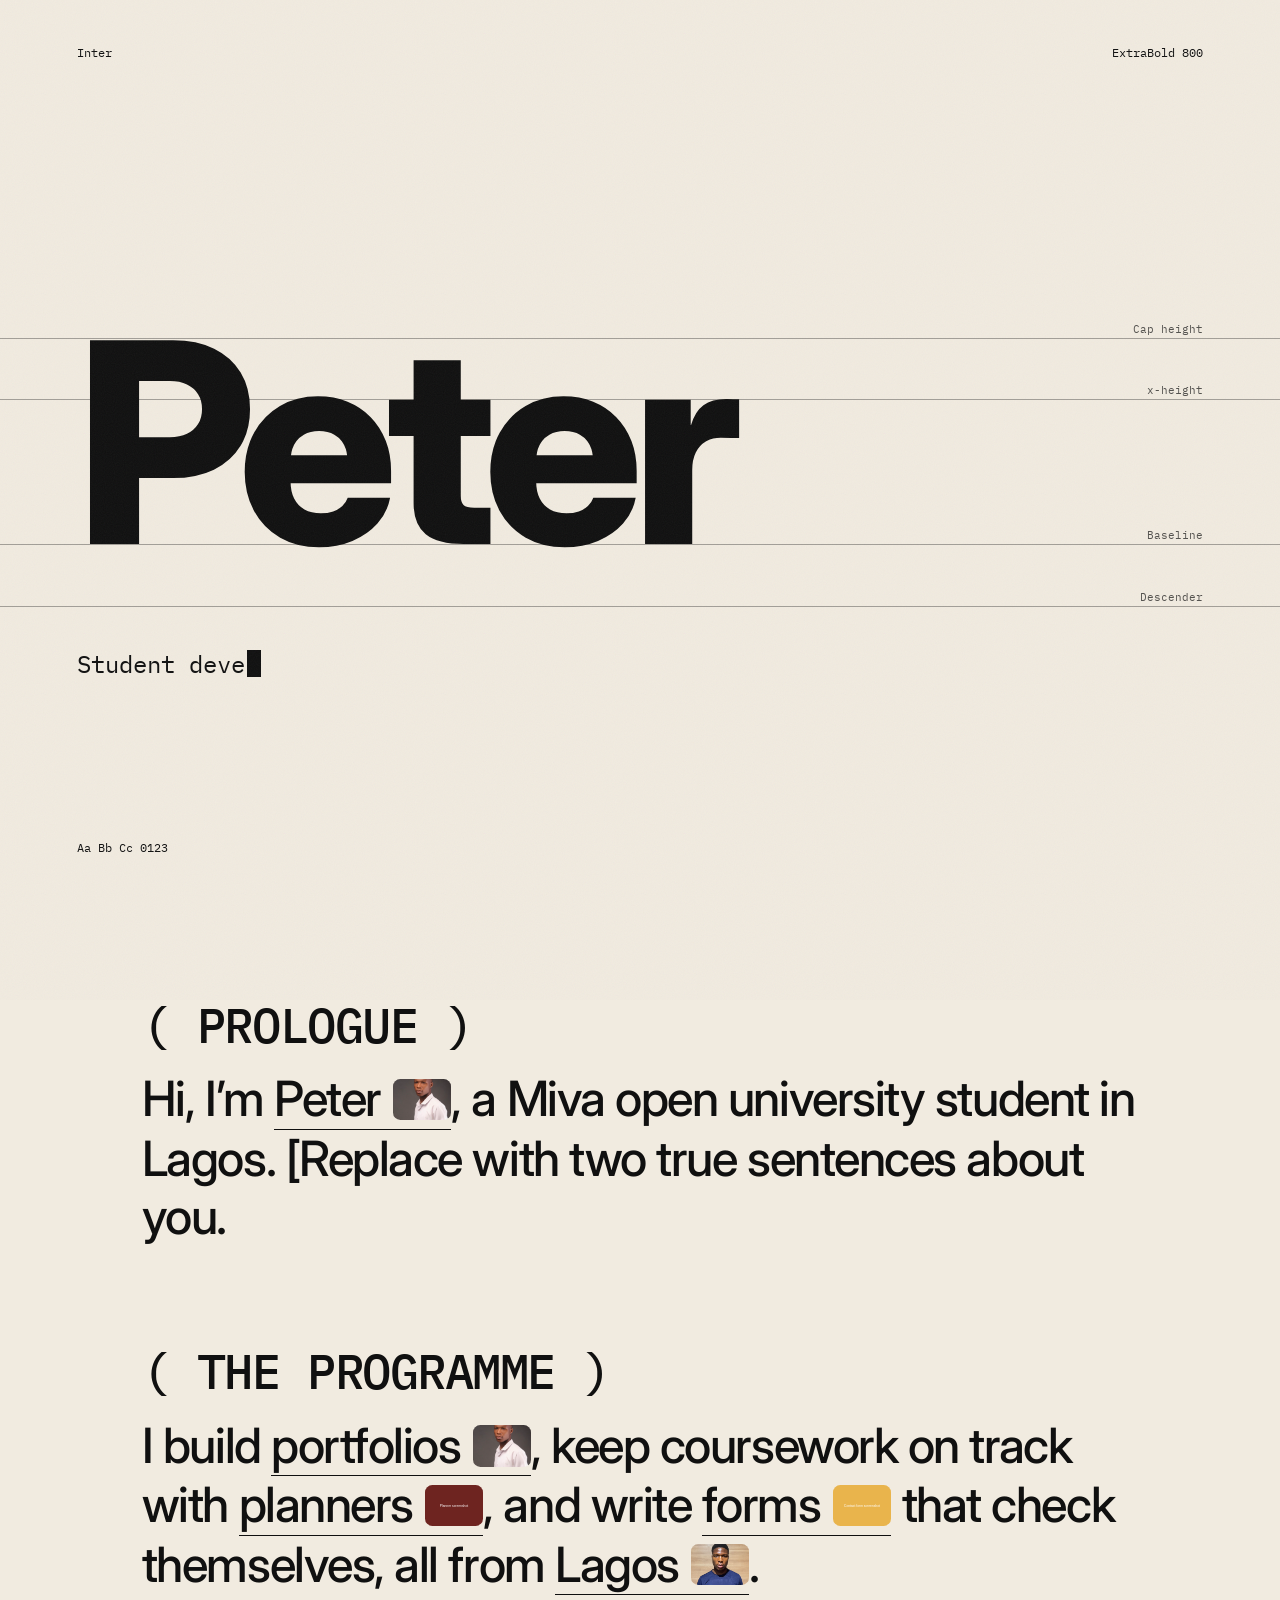
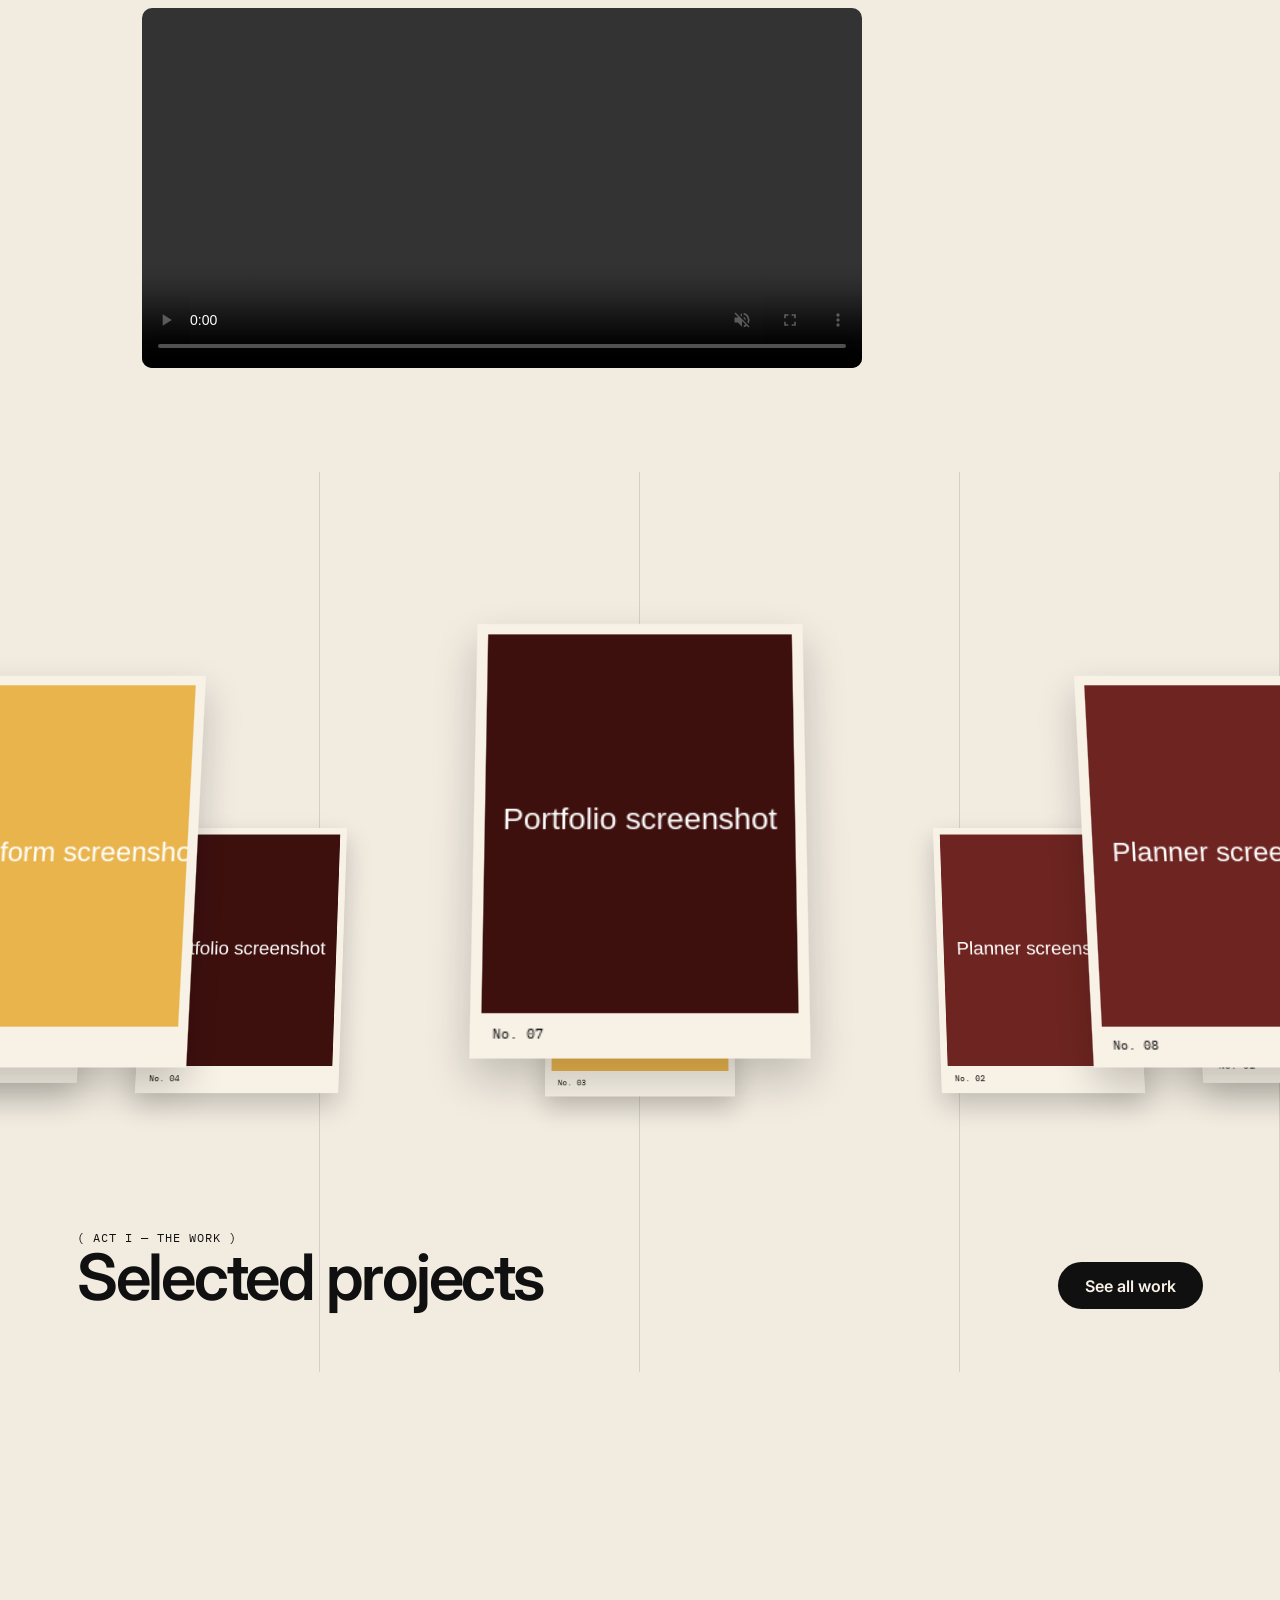
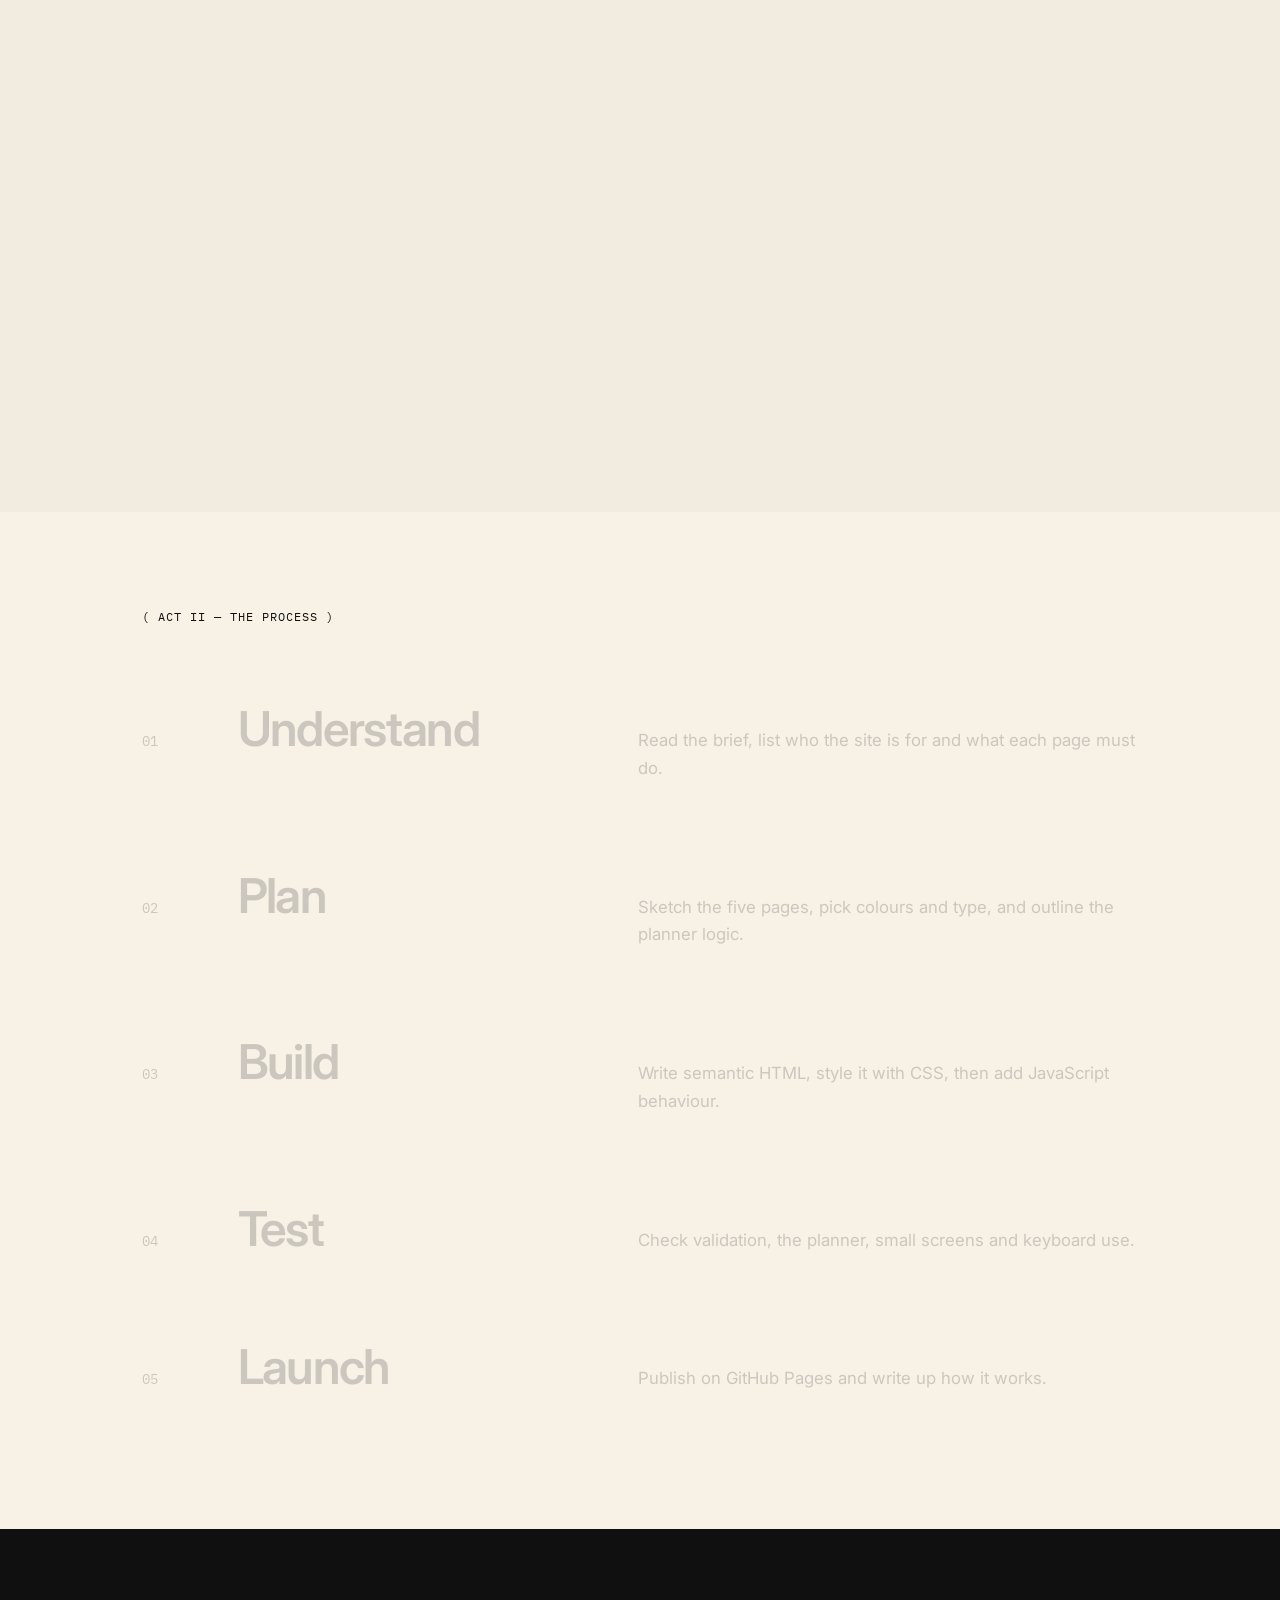
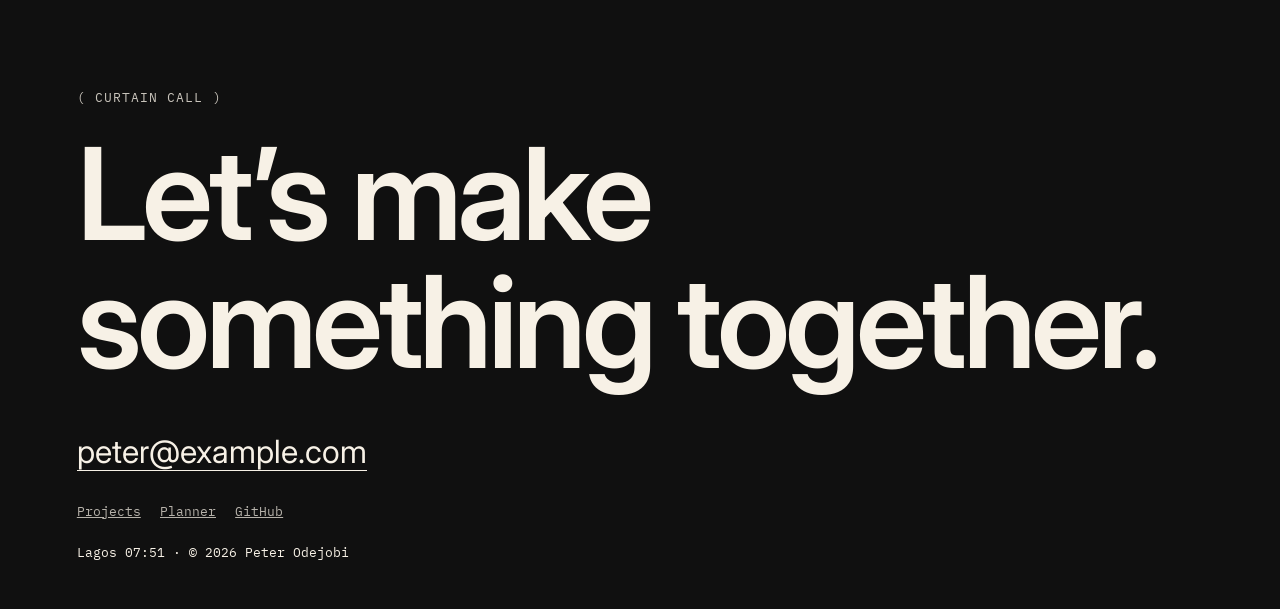
==== index.html @ 1ea8f3da "initial commit." ====
<!DOCTYPE html>
<html lang="en">

<head>
    <meta charset="UTF-8">
    <meta name="viewport" content="width=device-width,initial-scale=1">
    <title>Home | Peter Odejobi</title>
    <script>document.documentElement.classList.add('js'); try { if (sessionStorage.seen) document.documentElement.classList.add('seen') } catch (e) { }</script>
    <link rel="preconnect" href="https://fonts.googleapis.com">
    <link rel="preconnect" href="https://fonts.gstatic.com" crossorigin>
    <link
        href="https://fonts.googleapis.com/css2?family=Inter:ital,wght@0,300..900;1,300..900&family=IBM+Plex+Mono&display=swap"
        rel="stylesheet">
    <link rel="stylesheet" href="style.css">
</head>

<body>
    <div class="grain" aria-hidden="true"></div>
    <div class="cursor" aria-hidden="true"><i class="dot"></i><i class="ring"><u><b></b></u></i></div>
    <div class="peek" aria-hidden="true">
        <div class="pc"><img alt=""><span></span></div>
    </div>
    <header class="pill"><a class="pi" href="mailto:peter@example.com" aria-label="Email Peter"><svg viewBox="0 0 24 24"
                fill="none" stroke="currentColor" stroke-width="1.6">
                <rect x="3" y="5" width="18" height="14" rx="2" />
                <path d="m3 7 9 6 9-6" />
            </svg></a><a class="pl" href="index.html" aria-label="Home">O</a>
        <button class="burger" aria-expanded="false" aria-controls="menu" aria-label="Open menu"><i></i><i></i></button>
    </header>
    <div id="menu" class="menu" aria-hidden="true">
        <ul>
            <li><a href="about.html"><em>01</em><span style="--i:0">About</span></a></li>
            <li><a href="projects.html"><em>02</em><span style="--i:1">Projects</span></a></li>
            <li><a href="planner.html"><em>03</em><span style="--i:2">Planner</span></a></li>
            <li><a href="contact.html"><em>04</em><span style="--i:3">Contact</span></a></li>
        </ul>
        <div class="mfoot"><a href="mailto:peter@example.com">peter@example.com</a><span>Student developer, Lagos</span>
        </div>
    </div>
    <main>
        <div id="loader" aria-hidden="true">
            <div class="half top">
                <div class="spec">
                    <div class="meta tl">Inter</div>
                    <div class="meta tr wl">Light 300</div>
                    <div class="meta bl">Aa Bb Cc 0123</div>
                    <div class="gl" data-k="cap"><i></i><b>Cap height</b></div>
                    <div class="gl" data-k="x"><i></i><b>x-height</b></div>
                    <div class="gl" data-k="base"><i></i><b>Baseline</b></div>
                    <div class="gl" data-k="desc"><i></i><b>Descender</b></div>
                    <div class="word">Peter</div>
                    <div class="tag"><span class="typed"></span><i class="caret"></i></div>
                </div>
            </div>
            <div class="half bot">
                <div class="spec">
                    <div class="meta tl">Inter</div>
                    <div class="meta tr wl">Light 300</div>
                    <div class="meta bl">Aa Bb Cc 0123</div>
                    <div class="gl" data-k="cap"><i></i><b>Cap height</b></div>
                    <div class="gl" data-k="x"><i></i><b>x-height</b></div>
                    <div class="gl" data-k="base"><i></i><b>Baseline</b></div>
                    <div class="gl" data-k="desc"><i></i><b>Descender</b></div>
                    <div class="word">Peter</div>
                    <div class="tag"><span class="typed"></span><i class="caret"></i></div>
                </div>
            </div>
        </div>
        <section class="hero gate" id="top">
            <div class="sway">
                <div class="curtain"></div>
            </div>
            <div class="hcopy">
                <h1 class="mg"><span class="mask"><span>Peter</span></span><span
                        class="mask"><span>Odejobi</span></span></h1>
                <p class="sub mg"><span class="mask"><span>Student developer learning to build for the
                            web.</span></span></p>
                <div class="bill"><span class="fade" style="--i:0">( Now showing )</span><span class="fade"
                        style="--i:1">Act I &mdash; The work</span><span class="fade" style="--i:2">Act II &mdash; The
                        process</span><span class="fade" style="--i:3">Lagos <time class="clk"></time></span><a
                        class="fade" style="--i:4" href="#work" data-cursor="hover">Take your seat</a><a class="fade"
                        style="--i:5" href="contact.html">Reach out</a></div>
            </div>
        </section>
        <section id="about">
            <div class="wrap big reveal">
                <p class="lab">( Prologue )</p>
                <p style="margin-top:1rem">Hi, I&rsquo;m <a class="w " href="about.html" data-peek="images/profile.jpg"
                        data-cap="— About me" data-ratio="p" data-cursor="view">Peter<img src="images/profile.jpg"
                            alt=""></a>, a Miva open university student in Lagos. [Replace with two true sentences about you.</p>
            </div>
        </section>
        <section style="padding-top:0">
            <div class="wrap big reveal">
                <p class="lab">( The programme )</p>
                <p style="margin-top:1rem">I build <a class="w " href="projects.html" data-peek="images/profile.jpg"
                        data-cap="— View projects" data-ratio="" data-cursor="view">portfolios<img src="images/profile.jpg"
                            alt=""></a>, keep coursework on track with <a class="w d" href="planner.html"
                        data-peek="images/p2.svg" data-cap="— Try the planner" data-ratio=""
                        data-cursor="view">planners<img src="images/p2.svg" alt=""></a>, and write <a class="w "
                        href="contact.html" data-peek="images/p3.svg" data-cap="— Open the form" data-ratio=""
                        data-cursor="view">forms<img src="images/p3.svg" alt=""></a> that check themselves, all from <a
                        class="w d" href="about.html" data-peek="images/miva.jpeg" data-cap="— About me"
                        data-ratio="p" data-cursor="view">Lagos<img src="images/miva.jpeg" alt=""></a>.</p>
                <video controls preload="none" autoplay muted width="100%" height="50%">
                    <source src="media/intro.mp4" type="video/mp4">Your browser does not support video.
                </video>
            </div>
        </section>
        <section class="work" id="work">
            <div class="stage">
                <div class="ring3d">
                    <figure class="c3"><img src="images/p1.svg" alt="Project preview 1"><span>No. 01</span></figure>
                    <figure class="c3"><img src="images/p2.svg" alt="Project preview 2"><span>No. 02</span></figure>
                    <figure class="c3"><img src="images/p3.svg" alt="Project preview 3"><span>No. 03</span></figure>
                    <figure class="c3"><img src="images/p1.svg" alt="Project preview 4"><span>No. 04</span></figure>
                    <figure class="c3"><img src="images/p2.svg" alt="Project preview 5"><span>No. 05</span></figure>
                    <figure class="c3"><img src="images/p3.svg" alt="Project preview 6"><span>No. 06</span></figure>
                    <figure class="c3"><img src="images/p1.svg" alt="Project preview 7"><span>No. 07</span></figure>
                    <figure class="c3"><img src="images/p2.svg" alt="Project preview 8"><span>No. 08</span></figure>
                </div>
                <div class="workcopy">
                    <div>
                        <p class="lab">( Act I &mdash; The work )</p>
                        <h2>Selected projects</h2>
                    </div><a class="btn" href="projects.html" data-cursor="hover">See all work</a>
                </div>
            </div>
        </section>
        <section class="proc">
            <div class="wrap">
                <p class="lab" style="margin-bottom:2rem">( Act II &mdash; The process )</p>
                <div class="step">
                    <div class="ln"></div>
                    <div class="tx"><em>01</em>
                        <h3>Understand</h3>
                        <p>Read the brief, list who the site is for and what each page must do.</p>
                    </div>
                </div>
                <div class="step">
                    <div class="ln"></div>
                    <div class="tx"><em>02</em>
                        <h3>Plan</h3>
                        <p>Sketch the five pages, pick colours and type, and outline the planner logic.</p>
                    </div>
                </div>
                <div class="step">
                    <div class="ln"></div>
                    <div class="tx"><em>03</em>
                        <h3>Build</h3>
                        <p>Write semantic HTML, style it with CSS, then add JavaScript behaviour.</p>
                    </div>
                </div>
                <div class="step">
                    <div class="ln"></div>
                    <div class="tx"><em>04</em>
                        <h3>Test</h3>
                        <p>Check validation, the planner, small screens and keyboard use.</p>
                    </div>
                </div>
                <div class="step">
                    <div class="ln"></div>
                    <div class="tx"><em>05</em>
                        <h3>Launch</h3>
                        <p>Publish on GitHub Pages and write up how it works.</p>
                    </div>
                </div>
            </div>
        </section>
    </main>
    <footer class="call">
        <div class="pelmet" aria-hidden="true"></div>
        <div class="mg">
            <p class="lab" style="margin:0">( Curtain call )</p>
            <h2 class="big"><span class="mask"><span>Let&rsquo;s make</span></span><span class="mask"><span>something
                        together.</span></span></h2>
            <a class="mail fade" href="mailto:peter@example.com" data-cursor="email">peter@example.com</a>
            <p class="fade" style="--i:1"><a href="projects.html">Projects</a><a href="planner.html">Planner</a><a
                    href="https://github.com/YOUR-USERNAME/YOUR-REPO">GitHub</a></p>
            <p class="fade" style="--i:2">Lagos <time class="clk"></time> &middot; &copy; 2026 Peter Odejobi</p>
        </div>
    </footer>
    <script src="script.js"></script>
    <script src="motion.js"></script>
</body>

</html>
---- style.css ----
:root{--wine:#5e1a17;--paper:#f1ebe0;--cream:#f7f1e6;--ink:#101010;--ease:cubic-bezier(.22,1,.36,1);--expo:cubic-bezier(.16,1,.3,1);--inout:cubic-bezier(.87,0,.13,1);--mono:'IBM Plex Mono',ui-monospace,monospace}
*{box-sizing:border-box;margin:0}
html.locked{overflow:hidden}
body{font:400 1.05rem/1.65 'Inter',system-ui,sans-serif;background:var(--paper);color:var(--ink)}
a{color:inherit}
:focus-visible{outline:3px solid #e9b44c;outline-offset:3px}
h1,h2,h3{font-weight:600;letter-spacing:-.035em;line-height:1}
.lab{font:400 .78rem var(--mono);text-transform:uppercase;letter-spacing:.08em}
.wrap{max-width:1150px;margin:auto;padding:0 6vw}
section{padding:6rem 0}
.page-top{padding:11rem 6vw 2rem}.page-top h1{font-size:clamp(3rem,10vw,8rem);margin-top:1rem}
/* ---- reveal + masks ---- */
.js .reveal{opacity:0;transform:translateY(28px);transition:opacity .9s var(--ease),transform 1.1s var(--ease)}
.js .reveal.in{opacity:1;transform:none}
.mask{display:block;overflow:hidden;padding-bottom:.12em;margin-bottom:-.12em}
.js .mask>span{display:block;transform:translateY(110%);transition:transform 1.1s var(--expo) var(--d,0s)}
.js .in .mask>span,.js .go .mask>span{transform:none}
.js .fade{opacity:0;transform:translateY(12px);transition:opacity .9s var(--ease),transform .9s var(--ease)}
.js .go .fade,.js .in .fade{opacity:1;transform:none;transition-delay:calc(.3s + var(--i,0)*.08s)}
/* ---- nav pill + menu ---- */
.pill{position:fixed;top:32px;left:50%;transform:translateX(-50%);width:min(497px,calc(100% - 24px));height:61px;background:var(--ink);color:var(--cream);border-radius:999px;display:flex;align-items:center;justify-content:space-between;padding:0 22px;z-index:60}
.pl{font:italic 700 1.7rem 'Inter';text-decoration:none}
.pi svg{width:22px;height:22px;display:block}
.burger{background:none;border:0;width:36px;height:30px;position:relative;color:inherit}
.burger i{position:absolute;left:10px;height:2px;width:16.5px;background:currentColor;transition:all .5s var(--ease)}
.burger i:first-child{top:11px}.burger i:last-child{top:17px}
.burger:hover:not(.open) i:last-child{width:10px}
.burger.open i{top:14px}.burger.open i:first-child{transform:rotate(45deg)}.burger.open i:last-child{transform:rotate(-45deg);width:16.5px}
.menu{position:fixed;inset:0;background:#000;color:#fff;z-index:55;display:flex;flex-direction:column;justify-content:center;padding:7rem 6vw 2rem;clip-path:inset(0 0 100% 0);visibility:hidden;transition:clip-path .5s var(--inout),visibility 0s .5s}
.menu.open{clip-path:inset(0);visibility:visible;transition:clip-path .8s var(--inout)}
.menu ul{list-style:none;padding:0}.menu li{overflow:hidden;padding-bottom:.1em}
.menu li a{display:flex;gap:1rem;text-decoration:none;font-size:clamp(3rem,11vw,8rem);font-weight:600;letter-spacing:-.04em;line-height:1.05;transition:opacity .3s}
.menu li a span{display:block;transform:translateY(110%);transition:transform .4s var(--ease)}
.menu.open li a span{transform:none;transition:transform .9s var(--expo) calc(.35s + var(--i)*.07s)}
.menu li em{font:normal .85rem var(--mono);margin-top:1.4em;opacity:.6}
.menu ul:hover a{opacity:.3}.menu ul a:hover{opacity:1}
.mfoot{display:flex;gap:2rem;flex-wrap:wrap;margin-top:2rem;font:.85rem var(--mono);opacity:0;transform:translateY(12px);transition:all .3s}
.menu.open .mfoot{opacity:1;transform:none;transition:all .6s var(--ease) .55s}
/* ---- cursor ---- */
.cursor{display:none;position:fixed;inset:0;pointer-events:none;z-index:100;opacity:0;transition:opacity .3s}
.has-cursor .cursor{display:block}.has-cursor,.has-cursor *{cursor:none!important}.cursor.on{opacity:1}
.dot,.ring{position:fixed;left:0;top:0;mix-blend-mode:difference}
.dot{width:6px;height:6px;margin:-3px;border-radius:50%;background:#fff;transition:opacity .2s}
.ring u{position:absolute;left:0;top:0;width:34px;height:34px;border:1px solid #fff;border-radius:50%;display:grid;place-items:center;transform:translate(-50%,-50%) scale(var(--sc,1));transition:width .4s var(--ease),height .4s var(--ease),background .3s,transform .3s var(--ease)}
.ring u b{font:.62rem var(--mono);text-transform:uppercase;color:#fff;opacity:0;transition:opacity .2s}
.cursor[data-s=hover] .ring u{width:56px;height:56px;border-width:2px}.cursor[data-s=hover] .dot{opacity:0}
.cursor[data-s=label] .ring{mix-blend-mode:normal}.cursor[data-s=label] .dot{opacity:0}
.cursor[data-s=label] .ring u{width:84px;height:84px;background:#000;border-color:#000}.cursor[data-s=label] .ring u b{opacity:1}
.cursor.press .ring u{--sc:.85}
/* ---- film grain ---- */
.grain{position:fixed;inset:-100px;pointer-events:none;z-index:90;opacity:.05;background-image:url("data:image/svg+xml;utf8,<svg xmlns='http://www.w3.org/2000/svg' width='200' height='200'><filter id='n'><feTurbulence type='fractalNoise' baseFrequency='.9' numOctaves='2' stitchTiles='stitch'/></filter><rect width='100%' height='100%' filter='url(%23n)'/></svg>");animation:grain .8s steps(1) infinite}
@keyframes grain{0%{transform:translate(0,0)}25%{transform:translate(-40px,30px)}50%{transform:translate(30px,-50px)}75%{transform:translate(-20px,-30px)}}
/* ---- preloader (type specimen) ---- */
#loader{position:fixed;inset:0;z-index:80}.seen #loader{display:none}
.half{position:absolute;left:0;right:0;overflow:hidden;background:var(--paper);transition:transform 1.4s var(--inout)}
.half.top{top:0;height:49vh}.half.bot{top:49vh;height:51vh}.half.bot .spec{top:-49vh}
.split .top{transform:translateY(-100%)}.split .bot{transform:translateY(100%)}.fast .half{transition-duration:.4s}
.spec{position:absolute;left:0;top:0;width:100vw;height:100vh;color:var(--ink)}
.spec .word{position:absolute;left:6vw;letter-spacing:-.04em;white-space:nowrap;font-weight:300;opacity:0;transition:opacity .45s .35s}
.on .word{opacity:1}
.gl{position:absolute;left:0;right:0;height:0}
.gl i{position:absolute;left:0;right:0;border-top:1px solid rgba(16,16,16,.35);transform:scaleX(0);transform-origin:left;transition:transform 1s var(--expo)}
.gl[data-k=x] i{transition-delay:.1s}.gl[data-k=base] i{transition-delay:.2s}.gl[data-k=desc] i{transition-delay:.3s}
.on .gl i{transform:none}
.gl b{position:absolute;right:6vw;top:-1.5em;font:.68rem var(--mono);opacity:0;transition:opacity .5s .4s}.on .gl b{opacity:.7}
.meta{position:absolute;font:.75rem var(--mono);opacity:0;transition:opacity .5s .2s}.on .meta{opacity:1}
.tl{left:6vw;top:5vh}.tr{right:6vw;top:5vh}.bl{left:6vw;bottom:5vh}
.tag{position:absolute;left:6vw;font:clamp(1rem,2.4vw,1.5rem) var(--mono)}
.caret{display:inline-block;width:.6em;height:1.1em;background:currentColor;vertical-align:-.15em;margin-left:2px;animation:blink 1s steps(1) infinite}
.nocaret .caret{opacity:0;animation:none;transition:opacity .2s}@keyframes blink{50%{opacity:0}}
/* ---- hero curtain ---- */
.hero{position:relative;height:100vh;min-height:620px;background:var(--wine);color:var(--cream);overflow:hidden;display:flex;align-items:flex-end;padding:0 6vw 8vh;--o:0}
.sway{position:absolute;inset:0;transform-origin:top right;animation:sway 9s ease-in-out infinite alternate}
@keyframes sway{to{transform:skewX(-.8deg)}}
.curtain{position:absolute;inset:0;border-top:12px solid #2a0a09;background:repeating-linear-gradient(90deg,rgba(0,0,0,.4) 0 1.2%,rgba(255,255,255,.07) 1.2% 2.6%,rgba(0,0,0,.2) 2.6% 4%),linear-gradient(90deg,#7d2622,#4a1210);transform-origin:right;transform:scaleX(calc(1 - var(--o)*.8));clip-path:polygon(0 0,100% 0,100% 100%,0 100%,calc(var(--o)*32%) 42%)}
.hcopy{position:relative;z-index:2;width:100%}
.hcopy h1{font-size:clamp(3.4rem,13vw,11rem)}.sub{font-size:clamp(1.1rem,2.4vw,1.7rem);margin-top:1rem}
.bill{display:flex;gap:1.5rem 2.5rem;flex-wrap:wrap;align-items:center;margin-top:2rem;font:.78rem var(--mono);text-transform:uppercase;letter-spacing:.06em}
.bill a{text-decoration:none;border:1px solid var(--cream);border-radius:999px;padding:.5rem 1.1rem;transition:background .3s,color .3s}.bill a:hover{background:var(--cream);color:var(--wine)}
/* ---- inline word previews ---- */
.big p{font-size:clamp(1.6rem,3.8vw,3.2rem);line-height:1.2;letter-spacing:-.03em;font-weight:500;max-width:22em}
.w{display:inline-block;text-decoration:none;border-bottom:1px solid currentColor;background:linear-gradient(rgba(94,26,23,.22),rgba(94,26,23,.22)) no-repeat bottom/100% 0;transition:background-size .45s var(--ease)}
.w:hover{background-size:100% 50%}
.w img{display:inline-block;height:.85em;width:1.2em;object-fit:cover;border-radius:.15em;vertical-align:-.08em;margin-left:.25em;animation:wob 9s infinite;transition:transform .45s var(--ease)}
.w.d img{animation-delay:1s}.w:hover img{transform:scale(1.18) rotate(-3deg);animation:none}
@keyframes wob{0%,10%,100%{transform:none}2%{transform:rotate(-9deg) scale(1.12)}5%{transform:rotate(7deg) scale(1.12)}8%{transform:rotate(-5deg)}}
.peek{position:fixed;left:0;top:0;z-index:70;pointer-events:none}
.pc{width:240px;background:var(--cream);padding:6px;border-radius:6px;box-shadow:0 20px 50px rgba(0,0,0,.25);transform:scale(.5);opacity:0;transform-origin:top left;transition:transform .5s var(--ease),opacity .3s}
.peek.on .pc{transform:none;opacity:1}
.pc img{width:100%;aspect-ratio:4/3;object-fit:cover;display:block}.portrait .pc img{aspect-ratio:4/5}
.pc span{display:block;font:.68rem var(--mono);text-transform:uppercase;padding:.5rem .2rem .2rem}
/* ---- Act I ring ---- */
.work{height:360vh;padding:0;position:relative}
.stage{position:sticky;top:0;height:100vh;overflow:hidden;perspective:1400px;background:repeating-linear-gradient(90deg,transparent 0 calc(25% - 1px),rgba(16,16,16,.12) calc(25% - 1px) 25%)}
.ring3d{position:absolute;left:50%;top:50%;width:0;height:0;transform-style:preserve-3d}
.c3{position:absolute;width:min(240px,34vw);background:var(--cream);border:8px solid var(--cream);padding-bottom:24px;box-shadow:0 14px 30px rgba(0,0,0,.2);pointer-events:none;transition:opacity .45s}
.c3 img{width:100%;aspect-ratio:4/5;object-fit:cover;display:block}.c3 span{position:absolute;bottom:3px;left:8px;font:.65rem var(--mono)}
.live .c3{pointer-events:auto}.live:hover .c3:not(:hover){opacity:.55}
.workcopy{position:absolute;left:6vw;right:6vw;bottom:7vh;display:flex;justify-content:space-between;align-items:flex-end;gap:1rem;flex-wrap:wrap;z-index:5;opacity:0}
.workcopy h2{font-size:clamp(2rem,5vw,4rem)}
.btn{display:inline-block;background:var(--ink);color:var(--cream);border:0;padding:.85rem 1.7rem;border-radius:999px;font:600 1rem 'Inter',sans-serif;text-decoration:none;cursor:pointer;transition:transform .25s var(--ease)}
.btn:hover{transform:translateY(-2px)}
/* ---- Act II process ---- */
.proc{background:var(--cream)}
.ln{height:1px;background:var(--ink);transform-origin:left;transform:scaleX(0);margin-bottom:1.5rem}
.js .tx{opacity:.18}
.step{padding:1.5rem 0 2.5rem}.tx{display:grid;grid-template-columns:5rem 1fr 1.3fr;gap:1rem;align-items:baseline}
.tx h3{font-size:clamp(1.8rem,4vw,3rem)}.tx em{font:normal .85rem var(--mono)}
/* ---- curtain-call footer ---- */
.call{background:var(--ink);color:var(--cream);position:relative;padding:10rem 6vw 3rem}
.pelmet{position:absolute;left:0;right:0;top:0;height:90px;background:var(--wine);transform-origin:top}
.js .pelmet{transform:scaleY(0)}
.pelmet::after{content:"";position:absolute;left:0;right:0;top:100%;height:40px;background:radial-gradient(circle at 40px 0,var(--wine) 39px,transparent 40.5px) 0 0/80px 40px repeat-x}
.call .big{font-size:clamp(3rem,10vw,9rem);margin:1.5rem 0 2.5rem}
.mail{font-size:clamp(1.2rem,3vw,2rem);text-decoration:none;background:linear-gradient(currentColor,currentColor) no-repeat right bottom/100% 1px;transition:background-size .5s var(--ease)}.mail:hover{background-size:0 1px}
.call p{margin-top:1.5rem;font:.82rem var(--mono);opacity:.8}.call p a{margin-right:1.2rem;opacity:.72;transition:opacity .25s}.call p a:hover{opacity:1}
/* ---- inner pages ---- */
.grid{display:grid;grid-template-columns:repeat(auto-fit,minmax(280px,1fr));gap:1.5rem}
.card{background:var(--cream);overflow:hidden;border-radius:4px;transition:opacity .4s}
.card .im{overflow:hidden}.card img{width:100%;display:block;transition:transform 1.2s var(--ease)}.card:hover img{transform:scale(1.04)}
.card .tx2{padding:1.2rem 1.3rem 1.5rem}.card h3{font-size:1.6rem;margin-bottom:.4rem}.grid:hover .card:not(:hover){opacity:.5}
table{width:100%;border-collapse:collapse}th,td{padding:.9rem .6rem;border-bottom:1px solid rgba(16,16,16,.25);text-align:left}th{font:400 .78rem var(--mono);text-transform:uppercase}
ul.list{padding-left:1.2rem}ul.list li{margin:.3rem 0}h2.s{font-size:clamp(1.8rem,4vw,2.8rem);margin-bottom:1rem}
video,audio{width:100%;max-width:720px;border-radius:10px;margin-top:.8rem}
form{display:grid;gap:1.3rem;max-width:600px}label{font-weight:600;display:grid;gap:.4rem}
input,textarea{padding:.85rem 1rem;border:1.5px solid var(--ink);border-radius:10px;font:inherit;background:var(--cream);color:var(--ink);transition:box-shadow .25s}
input:focus,textarea:focus{box-shadow:0 0 0 4px rgba(94,26,23,.25)}
input.bad,textarea.bad{border-color:#b3261e}.err{color:#b3261e;font-weight:400;font-size:.9rem;min-height:1.1em}
.ok{background:var(--wine);color:var(--cream);padding:1rem;border-radius:10px}
.shake{animation:shake .4s}@keyframes shake{20%,60%{transform:translateX(-6px)}40%,80%{transform:translateX(6px)}}
.planner-row{display:flex;gap:.7rem;flex-wrap:wrap;margin-bottom:1rem;max-width:none}.planner-row input{flex:1;min-width:200px}
#taskList{list-style:none;padding:0;display:grid;gap:.7rem;margin-top:.8rem}
#taskList li{background:var(--cream);border-radius:12px;padding:.9rem 1.2rem;display:flex;align-items:center;gap:.9rem;animation:itemin .35s ease both}
@keyframes itemin{from{opacity:0;transform:translateX(-14px)}to{opacity:1;transform:none}}
#taskList li span{flex:1}#taskList li.done span{text-decoration:line-through;opacity:.5}
#taskList li.leaving{opacity:0;transform:translateX(30px);transition:opacity .3s,transform .3s}
#taskList input[type=checkbox]{width:1.3rem;height:1.3rem;accent-color:var(--wine)}
#taskList button{border:0;border-radius:999px;padding:.45rem 1rem;cursor:pointer;font:600 .9rem 'Inter',sans-serif;background:var(--wine);color:var(--cream)}
@media(max-width:700px){.tx{grid-template-columns:3rem 1fr}.tx p{grid-column:2}}
.reduce *,.reduce *::before,.reduce *::after{animation:none!important;transition:none!important}
.reduce .grain{display:none}.reduce #loader{display:none}
@media(prefers-reduced-motion:reduce){#loader,.grain{display:none}}
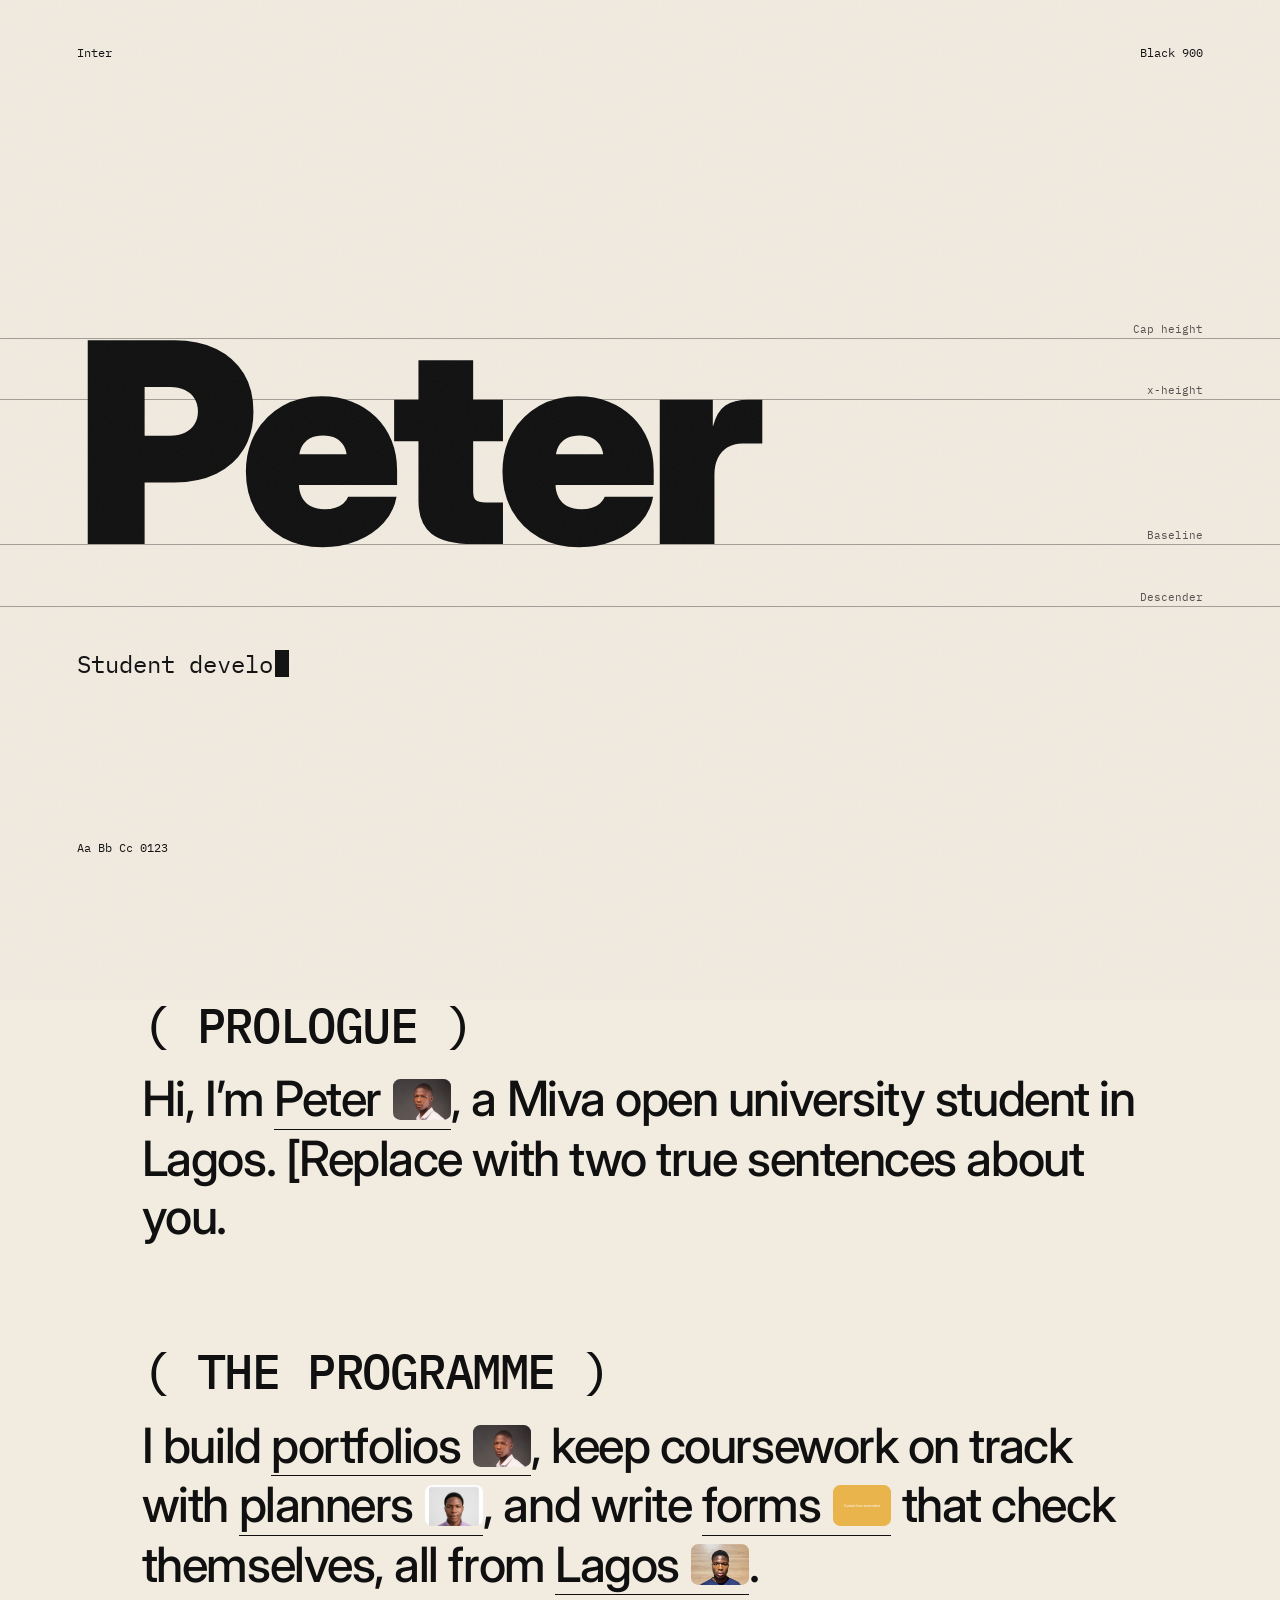
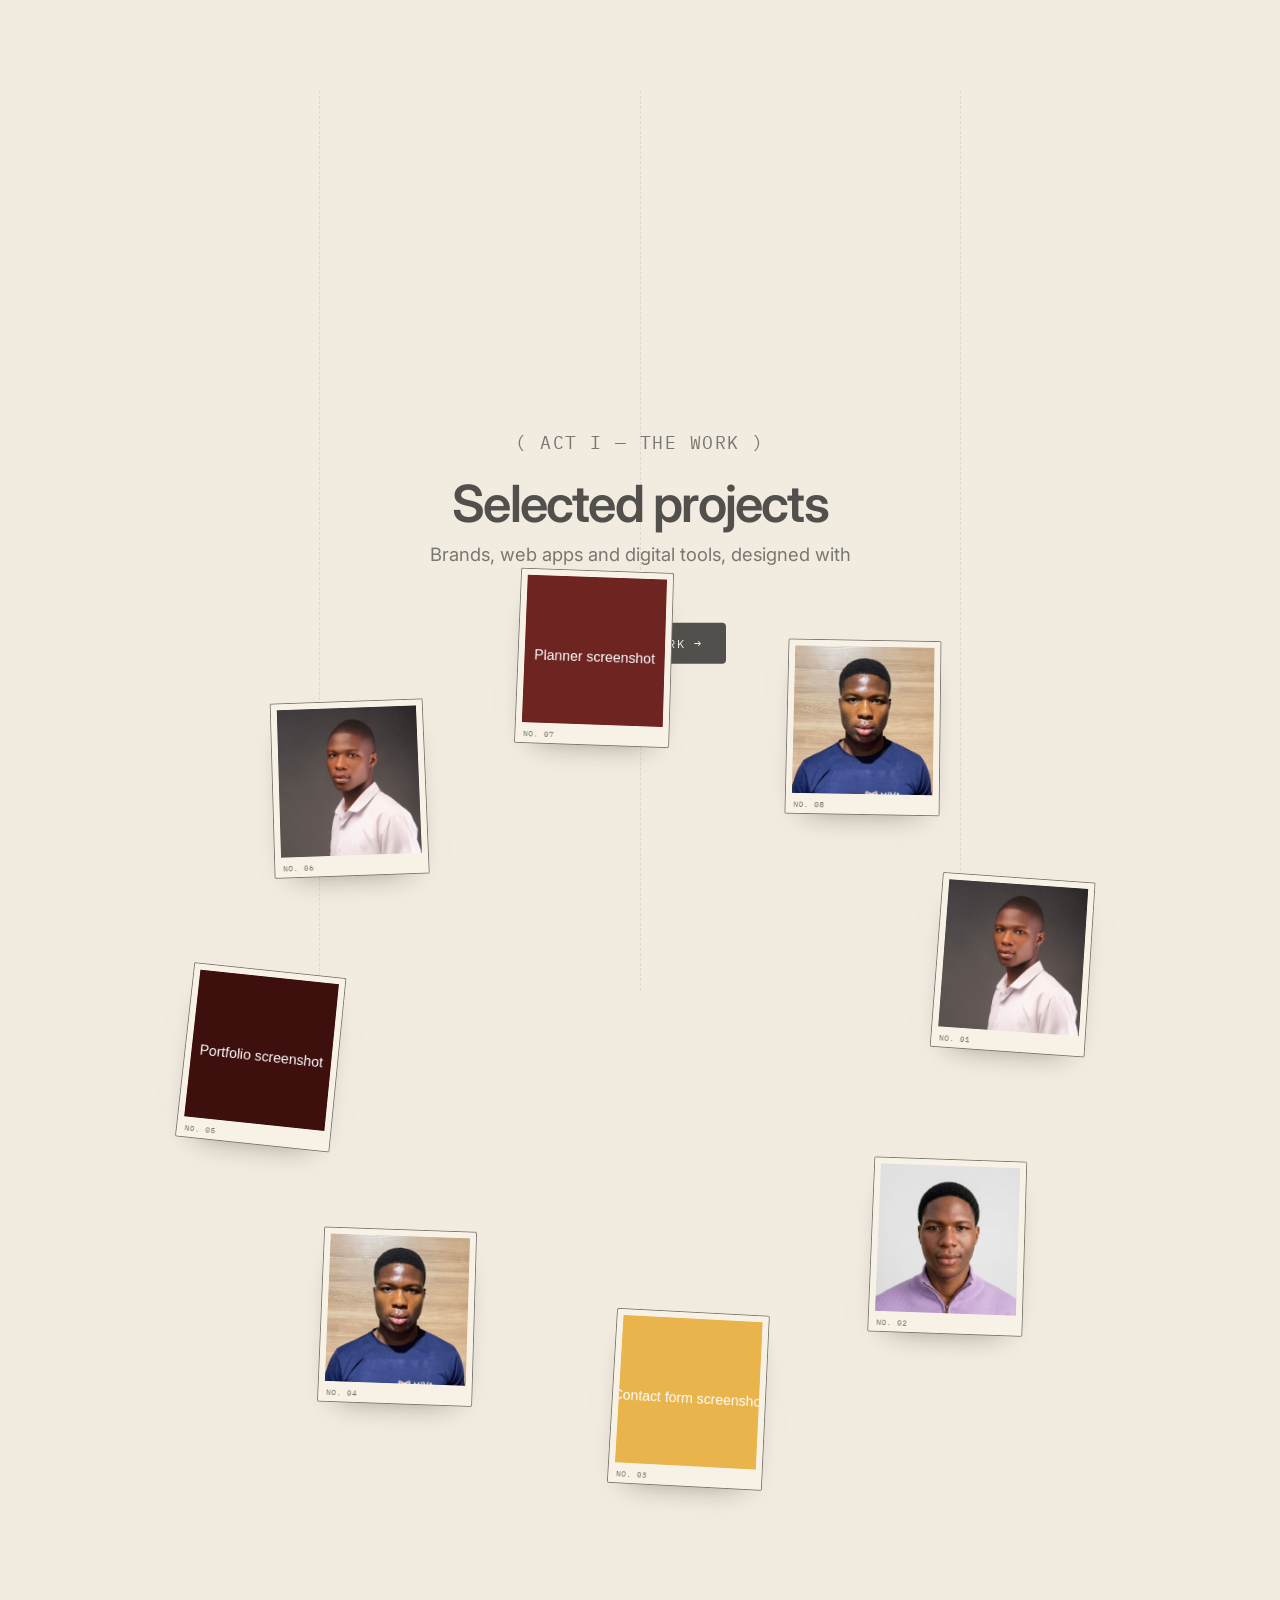
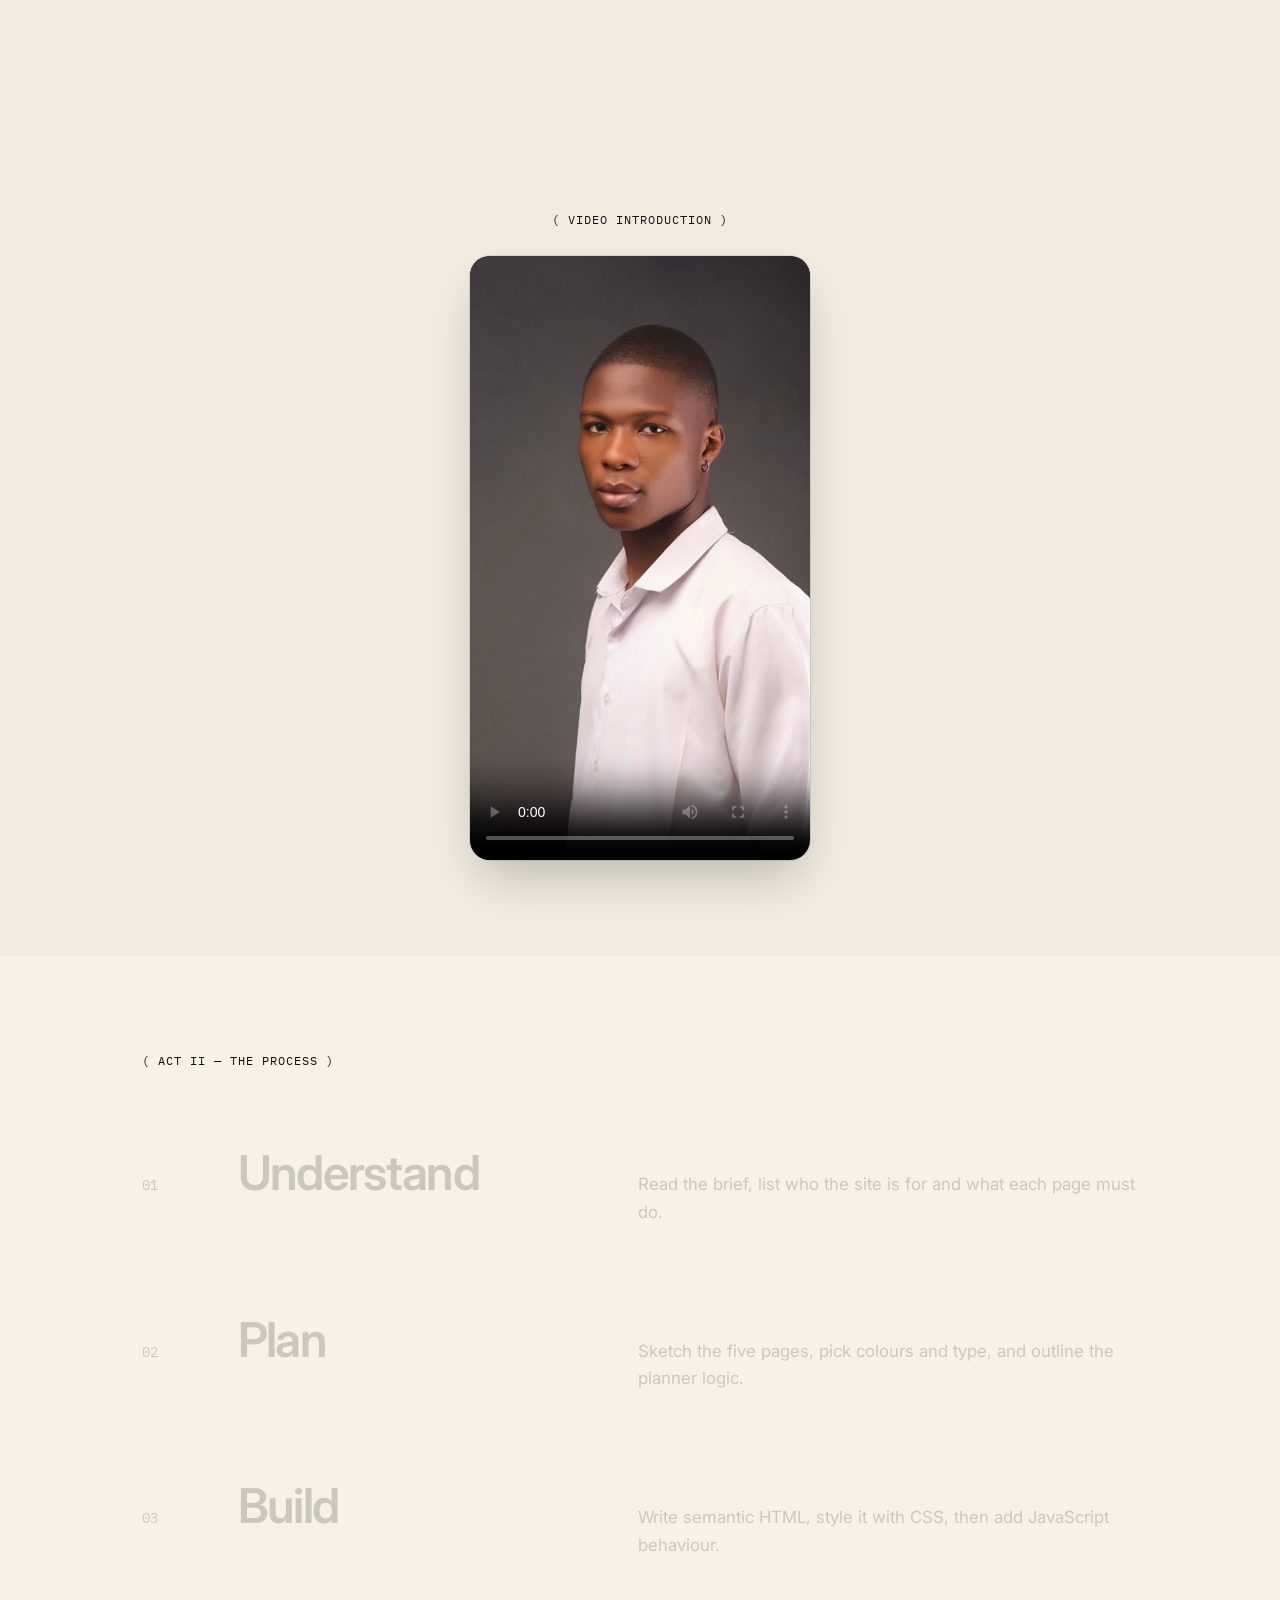
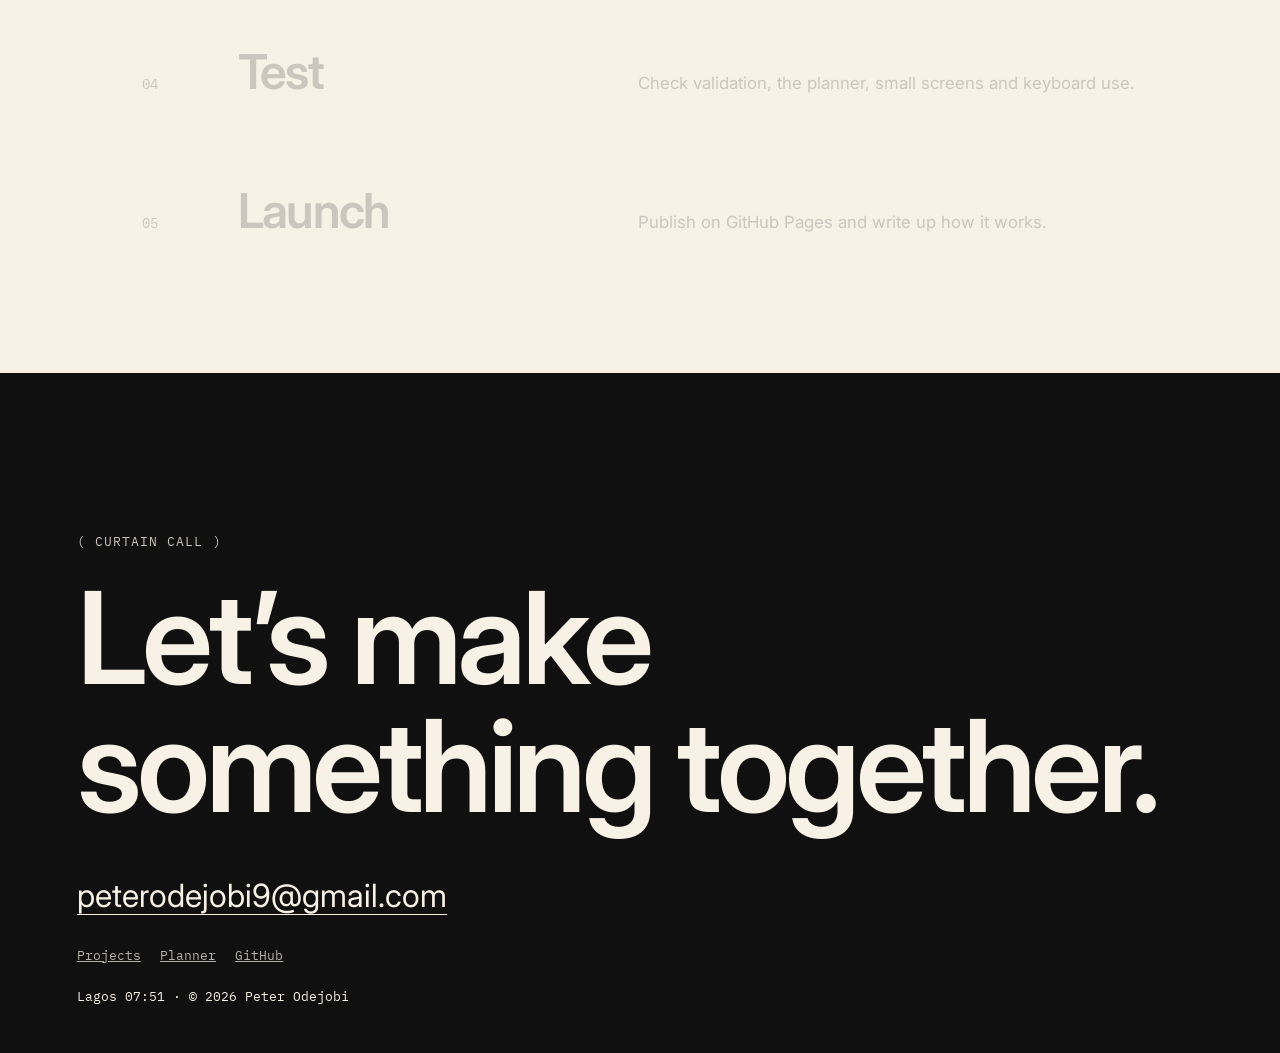
==== commit cbab7bed: "animationn fix." ====
--- a/index.html
+++ b/index.html
@@ -85,45 +85,86 @@
         <section id="about">
             <div class="wrap big reveal">
                 <p class="lab">( Prologue )</p>
-                <p style="margin-top:1rem">Hi, I&rsquo;m <a class="w " href="about.html" data-peek="images/profile.jpg"
-                        data-cap="— About me" data-ratio="p" data-cursor="view">Peter<img src="images/profile.jpg"
-                            alt=""></a>, a Miva open university student in Lagos. [Replace with two true sentences about you.</p>
+                <p style="margin-top:1rem">Hi, I&rsquo;m <a class="w" href="about.html" data-peek="images/profile.jpg"
+                        data-cap="— About me" data-ratio="p" data-cursor="view">Peter<img class="avatar-thumb" src="images/profile.jpg"
+                            alt="Peter"></a>, a Miva open university student in Lagos. [Replace with two true sentences about
+                    you.</p>
             </div>
         </section>
         <section style="padding-top:0">
             <div class="wrap big reveal">
                 <p class="lab">( The programme )</p>
-                <p style="margin-top:1rem">I build <a class="w " href="projects.html" data-peek="images/profile.jpg"
-                        data-cap="— View projects" data-ratio="" data-cursor="view">portfolios<img src="images/profile.jpg"
-                            alt=""></a>, keep coursework on track with <a class="w d" href="planner.html"
-                        data-peek="images/p2.svg" data-cap="— Try the planner" data-ratio=""
-                        data-cursor="view">planners<img src="images/p2.svg" alt=""></a>, and write <a class="w "
+                <p style="margin-top:1rem">I build <a class="w" href="projects.html" data-peek="images/profile.jpg"
+                        data-cap="— View projects" data-ratio="p" data-cursor="view">portfolios<img class="avatar-thumb dc-thumb"
+                            data-thumb="product" src="images/profile.jpg" alt="Portfolios"></a>, keep coursework on track with <a class="w d"
+                        href="planner.html" data-peek="images/p2.png" data-cap="— Try the planner" data-ratio=""
+                        data-cursor="view">planners<img class="dc-thumb" data-thumb="system" src="images/p2.png" alt="Planners"></a>, and write <a class="w"
                         href="contact.html" data-peek="images/p3.svg" data-cap="— Open the form" data-ratio=""
-                        data-cursor="view">forms<img src="images/p3.svg" alt=""></a> that check themselves, all from <a
-                        class="w d" href="about.html" data-peek="images/miva.jpeg" data-cap="— About me"
-                        data-ratio="p" data-cursor="view">Lagos<img src="images/miva.jpeg" alt=""></a>.</p>
-                <video controls preload="none" autoplay muted width="100%" height="50%">
-                    <source src="media/intro.mp4" type="video/mp4">Your browser does not support video.
-                </video>
-            </div>
-        </section>
-        <section class="work" id="work">
-            <div class="stage">
-                <div class="ring3d">
-                    <figure class="c3"><img src="images/p1.svg" alt="Project preview 1"><span>No. 01</span></figure>
-                    <figure class="c3"><img src="images/p2.svg" alt="Project preview 2"><span>No. 02</span></figure>
-                    <figure class="c3"><img src="images/p3.svg" alt="Project preview 3"><span>No. 03</span></figure>
-                    <figure class="c3"><img src="images/p1.svg" alt="Project preview 4"><span>No. 04</span></figure>
-                    <figure class="c3"><img src="images/p2.svg" alt="Project preview 5"><span>No. 05</span></figure>
-                    <figure class="c3"><img src="images/p3.svg" alt="Project preview 6"><span>No. 06</span></figure>
-                    <figure class="c3"><img src="images/p1.svg" alt="Project preview 7"><span>No. 07</span></figure>
-                    <figure class="c3"><img src="images/p2.svg" alt="Project preview 8"><span>No. 08</span></figure>
-                </div>
-                <div class="workcopy">
-                    <div>
-                        <p class="lab">( Act I &mdash; The work )</p>
-                        <h2>Selected projects</h2>
-                    </div><a class="btn" href="projects.html" data-cursor="hover">See all work</a>
+                        data-cursor="view">forms<img class="dc-thumb" data-thumb="brand" src="images/p3.svg" alt="Forms"></a> that check themselves, all from <a
+                        class="w d" href="about.html" data-peek="images/miva.jpeg" data-cap="— About me" data-ratio="p"
+                        data-cursor="view">Lagos<img class="dc-thumb" data-thumb="proto" src="images/miva.jpeg" alt="Lagos"></a>.</p>
+            </div>
+        </section>
+        <section class="rw-root" id="work">
+            <div class="rw-stage">
+                <div class="rw-guides" aria-hidden="true"><span></span><span></span><span></span></div>
+                <div class="rw-cards" aria-hidden="true">
+                    <span class="rw-card has-link" data-card data-cursor="view" role="link" data-href="projects.html"
+                          data-no="No. 01" data-thumb="product"
+                          style="background:center 15%/cover no-repeat url(images/profile.jpg),linear-gradient(140deg,#e8e2d6,#2b2a28);z-index:8">
+                        <span class="rw-card-label">Student Portfolio<em> — View</em></span>
+                    </span>
+                    <span class="rw-card has-link" data-card data-cursor="view" role="link" data-href="planner.html"
+                          data-no="No. 02"
+                          style="background:center/cover no-repeat url(images/p2.png),linear-gradient(140deg,#8a3a3c,#5c1a1f);z-index:7">
+                        <span class="rw-card-label">Academic Planner<em> — Try it</em></span>
+                    </span>
+                    <span class="rw-card has-link" data-card data-cursor="view" role="link" data-href="contact.html"
+                          data-no="No. 03" data-thumb="system"
+                          style="background:center/cover no-repeat url(images/p3.svg),linear-gradient(140deg,#9cc3e6,#c76a12);z-index:6">
+                        <span class="rw-card-label">Contact Form<em> — Open</em></span>
+                    </span>
+                    <span class="rw-card has-link" data-card data-cursor="view" role="link" data-href="about.html"
+                          data-no="No. 04"
+                          style="background:center/cover no-repeat url(images/miva.jpeg),linear-gradient(140deg,#d39a85,#4a1e22);z-index:5">
+                        <span class="rw-card-label">Miva University<em> — About</em></span>
+                    </span>
+                    <span class="rw-card has-link" data-card data-cursor="view" role="link" data-href="projects.html"
+                          data-no="No. 05" data-thumb="brand"
+                          style="background:center/cover no-repeat url(images/p1.svg),linear-gradient(140deg,#9fc3dc,#1f2a6b);z-index:4">
+                        <span class="rw-card-label">Project Showcase<em> — View</em></span>
+                    </span>
+                    <span class="rw-card has-link" data-card data-cursor="view" role="link" data-href="about.html"
+                          data-no="No. 06"
+                          style="background:center 15%/cover no-repeat url(images/profile.jpg),linear-gradient(140deg,#c9a57a,#141414);z-index:3">
+                        <span class="rw-card-label">About Peter<em> — Read</em></span>
+                    </span>
+                    <span class="rw-card has-link" data-card data-cursor="view" role="link" data-href="planner.html"
+                          data-no="No. 07" data-thumb="proto"
+                          style="background:center/cover no-repeat url(images/p2.svg),linear-gradient(140deg,#f1c9b8,#c97a63);z-index:2">
+                        <span class="rw-card-label">Planner Details<em> — Try it</em></span>
+                    </span>
+                    <span class="rw-card has-link" data-card data-cursor="view" role="link" data-href="contact.html"
+                          data-no="No. 08"
+                          style="background:center/cover no-repeat url(images/miva.jpeg),linear-gradient(140deg,#e9ddd2,#5a1e33);z-index:1">
+                        <span class="rw-card-label">Get In Touch<em> — Reach out</em></span>
+                    </span>
+                </div>
+                <div class="rw-copy" data-copy>
+                    <p class="lab">( Act I &mdash; The work )</p>
+                    <h2>Selected projects</h2>
+                    <p>Brands, web apps and digital tools, designed with care.</p>
+                    <a class="rw-cta" href="projects.html" data-cursor="hover">See all work <span aria-hidden="true">&rarr;</span></a>
+                </div>
+            </div>
+        </section>
+        <section class="video-section">
+            <div class="wrap" style="text-align:center">
+                <p class="lab">( Video introduction )</p>
+                <div class="video-frame">
+                    <video controls preload="metadata" playsinline poster="images/profile.jpg">
+                        <source src="media/intro.mp4" type="video/mp4">Your browser does not support video.
+                    </video>
                 </div>
             </div>
         </section>
@@ -174,9 +215,9 @@
             <p class="lab" style="margin:0">( Curtain call )</p>
             <h2 class="big"><span class="mask"><span>Let&rsquo;s make</span></span><span class="mask"><span>something
                         together.</span></span></h2>
-            <a class="mail fade" href="mailto:peter@example.com" data-cursor="email">peter@example.com</a>
+            <a class="mail fade" href="mailto:peterodejobi9@gmail.com" data-cursor="email">peterodejobi9@gmail.com</a>
             <p class="fade" style="--i:1"><a href="projects.html">Projects</a><a href="planner.html">Planner</a><a
-                    href="https://github.com/YOUR-USERNAME/YOUR-REPO">GitHub</a></p>
+                    href="https://github.com/peterodejobi/">GitHub</a></p>
             <p class="fade" style="--i:2">Lagos <time class="clk"></time> &middot; &copy; 2026 Peter Odejobi</p>
         </div>
     </footer>
--- a/style.css
+++ b/style.css
@@ -81,23 +81,59 @@
 .big p{font-size:clamp(1.6rem,3.8vw,3.2rem);line-height:1.2;letter-spacing:-.03em;font-weight:500;max-width:22em}
 .w{display:inline-block;text-decoration:none;border-bottom:1px solid currentColor;background:linear-gradient(rgba(94,26,23,.22),rgba(94,26,23,.22)) no-repeat bottom/100% 0;transition:background-size .45s var(--ease)}
 .w:hover{background-size:100% 50%}
-.w img{display:inline-block;height:.85em;width:1.2em;object-fit:cover;border-radius:.15em;vertical-align:-.08em;margin-left:.25em;animation:wob 9s infinite;transition:transform .45s var(--ease)}
+.w img{display:inline-block;height:.85em;width:1.2em;object-fit:cover;object-position:center top;border-radius:.15em;vertical-align:-.08em;margin-left:.25em;animation:wob 9s infinite;transition:transform .45s var(--ease)}
+.w img.avatar-thumb{object-position:center 12%}
 .w.d img{animation-delay:1s}.w:hover img{transform:scale(1.18) rotate(-3deg);animation:none}
 @keyframes wob{0%,10%,100%{transform:none}2%{transform:rotate(-9deg) scale(1.12)}5%{transform:rotate(7deg) scale(1.12)}8%{transform:rotate(-5deg)}}
 .peek{position:fixed;left:0;top:0;z-index:70;pointer-events:none}
 .pc{width:240px;background:var(--cream);padding:6px;border-radius:6px;box-shadow:0 20px 50px rgba(0,0,0,.25);transform:scale(.5);opacity:0;transform-origin:top left;transition:transform .5s var(--ease),opacity .3s}
 .peek.on .pc{transform:none;opacity:1}
-.pc img{width:100%;aspect-ratio:4/3;object-fit:cover;display:block}.portrait .pc img{aspect-ratio:4/5}
+.pc img{width:100%;aspect-ratio:4/3;object-fit:cover;object-position:center 15%;display:block}.portrait .pc img{aspect-ratio:4/5;object-position:center 15%}
 .pc span{display:block;font:.68rem var(--mono);text-transform:uppercase;padding:.5rem .2rem .2rem}
-/* ---- Act I ring ---- */
-.work{height:360vh;padding:0;position:relative}
-.stage{position:sticky;top:0;height:100vh;overflow:hidden;perspective:1400px;background:repeating-linear-gradient(90deg,transparent 0 calc(25% - 1px),rgba(16,16,16,.12) calc(25% - 1px) 25%)}
-.ring3d{position:absolute;left:50%;top:50%;width:0;height:0;transform-style:preserve-3d}
-.c3{position:absolute;width:min(240px,34vw);background:var(--cream);border:8px solid var(--cream);padding-bottom:24px;box-shadow:0 14px 30px rgba(0,0,0,.2);pointer-events:none;transition:opacity .45s}
-.c3 img{width:100%;aspect-ratio:4/5;object-fit:cover;display:block}.c3 span{position:absolute;bottom:3px;left:8px;font:.65rem var(--mono)}
-.live .c3{pointer-events:auto}.live:hover .c3:not(:hover){opacity:.55}
-.workcopy{position:absolute;left:6vw;right:6vw;bottom:7vh;display:flex;justify-content:space-between;align-items:flex-end;gap:1rem;flex-wrap:wrap;z-index:5;opacity:0}
-.workcopy h2{font-size:clamp(2rem,5vw,4rem)}
+/* ---- inline thumbs for peel animation ---- */
+.dc-thumb{display:inline-block}
+/* ---- Act I: photo cards ring (rw- namespace) ---- */
+.rw-root{position:relative;height:360vh;padding:0;z-index:3;background:var(--paper);color:var(--ink);overflow:visible}
+.rw-stage{position:sticky;top:0;height:100vh;width:100%;overflow:visible;perspective:1400px}
+.rw-guides{position:absolute;inset:0;display:flex;justify-content:space-evenly;pointer-events:none}
+.rw-guides span{width:0;border-left:1px dashed rgba(29,23,21,.09)}
+.rw-cards{position:absolute;inset:0;pointer-events:none;overflow:visible}
+.rw-root.is-ready .rw-card{pointer-events:auto}
+.rw-card{
+  --card:clamp(120px, min(14vw, 22vh), 250px);
+  position:absolute;top:50%;left:50%;
+  width:var(--card);aspect-ratio:.88;
+  margin-left:calc(var(--card) / -2);
+  margin-top:calc(var(--card) / -.88 / 2);
+  visibility:hidden;opacity:0;
+  overflow:hidden;border-radius:2px;
+  outline:1px solid rgba(29,23,21,.55);outline-offset:-1px;
+  box-shadow:inset 0 -24px 0 var(--cream),
+             inset 0 0 0 8px var(--cream),
+             0 16px 34px -24px rgba(40,18,12,.55);
+  will-change:transform;
+}
+.rw-card.has-link{cursor:pointer}
+.rw-card::after{content:attr(data-no);position:absolute;left:10px;bottom:6px;
+  font:9px var(--mono);letter-spacing:.12em;text-transform:uppercase;color:rgba(29,23,21,.6)}
+.rw-card-label{position:absolute;left:12px;right:12px;bottom:34px;
+  font:11px var(--mono);letter-spacing:.04em;text-transform:uppercase;color:var(--cream);
+  text-shadow:0 1px 8px rgba(0,0,0,.35);opacity:0;transform:translateY(8px);
+  transition:opacity .35s, transform .45s cubic-bezier(.22,1,.36,1)}
+.rw-card-label em{font-style:normal;opacity:.75}
+.rw-card.is-hover .rw-card-label{opacity:1;transform:none}
+.rw-copy{position:absolute;top:50%;left:50%;transform:translate(-50%, -50%);
+  z-index:20;width:min(28rem, 100% - 48px);text-align:center;visibility:hidden;opacity:0;pointer-events:none}
+.rw-root.is-ready .rw-copy{pointer-events:auto}
+.rw-copy h2{font-size:clamp(1.8rem,4vw,3.2rem);margin:.4rem 0 .6rem}
+.rw-copy p{font-size:clamp(.95rem,1.8vw,1.15rem);color:rgba(16,16,16,.75);margin-bottom:1.5rem}
+.rw-cta{display:inline-flex;align-items:center;gap:8px;padding:13px 22px;
+  background:var(--ink);color:var(--cream);font:12px var(--mono);letter-spacing:.18em;
+  text-transform:uppercase;border-radius:4px;text-decoration:none;
+  transition:transform .25s cubic-bezier(.22,1,.36,1)}
+.rw-cta:hover{transform:translateY(-2px)}
+@media (max-width:720px){.rw-card{--card:24vw}.rw-copy{width:68vw}}
+@media (max-width:720px) and (max-height:740px){.rw-card{--card:21vw}}
 .btn{display:inline-block;background:var(--ink);color:var(--cream);border:0;padding:.85rem 1.7rem;border-radius:999px;font:600 1rem 'Inter',sans-serif;text-decoration:none;cursor:pointer;transition:transform .25s var(--ease)}
 .btn:hover{transform:translateY(-2px)}
 /* ---- Act II process ---- */
@@ -121,7 +157,11 @@
 .card .tx2{padding:1.2rem 1.3rem 1.5rem}.card h3{font-size:1.6rem;margin-bottom:.4rem}.grid:hover .card:not(:hover){opacity:.5}
 table{width:100%;border-collapse:collapse}th,td{padding:.9rem .6rem;border-bottom:1px solid rgba(16,16,16,.25);text-align:left}th{font:400 .78rem var(--mono);text-transform:uppercase}
 ul.list{padding-left:1.2rem}ul.list li{margin:.3rem 0}h2.s{font-size:clamp(1.8rem,4vw,2.8rem);margin-bottom:1rem}
-video,audio{width:100%;max-width:720px;border-radius:10px;margin-top:.8rem}
+video{max-width:100%}
+.video-section{padding:5rem 0 6rem;background:var(--paper)}
+.video-frame{width:min(340px,82vw);aspect-ratio:9/16;margin:1.8rem auto 0;border-radius:20px;overflow:hidden;box-shadow:0 24px 50px -12px rgba(16,16,16,.25);background:#000;outline:1px solid rgba(16,16,16,.1)}
+.video-frame video{width:100%;height:100%;aspect-ratio:9/16;object-fit:cover;display:block;border-radius:20px;margin:0}
+audio{width:100%;max-width:720px;border-radius:10px;margin-top:.8rem}
 form{display:grid;gap:1.3rem;max-width:600px}label{font-weight:600;display:grid;gap:.4rem}
 input,textarea{padding:.85rem 1rem;border:1.5px solid var(--ink);border-radius:10px;font:inherit;background:var(--cream);color:var(--ink);transition:box-shadow .25s}
 input:focus,textarea:focus{box-shadow:0 0 0 4px rgba(94,26,23,.25)}
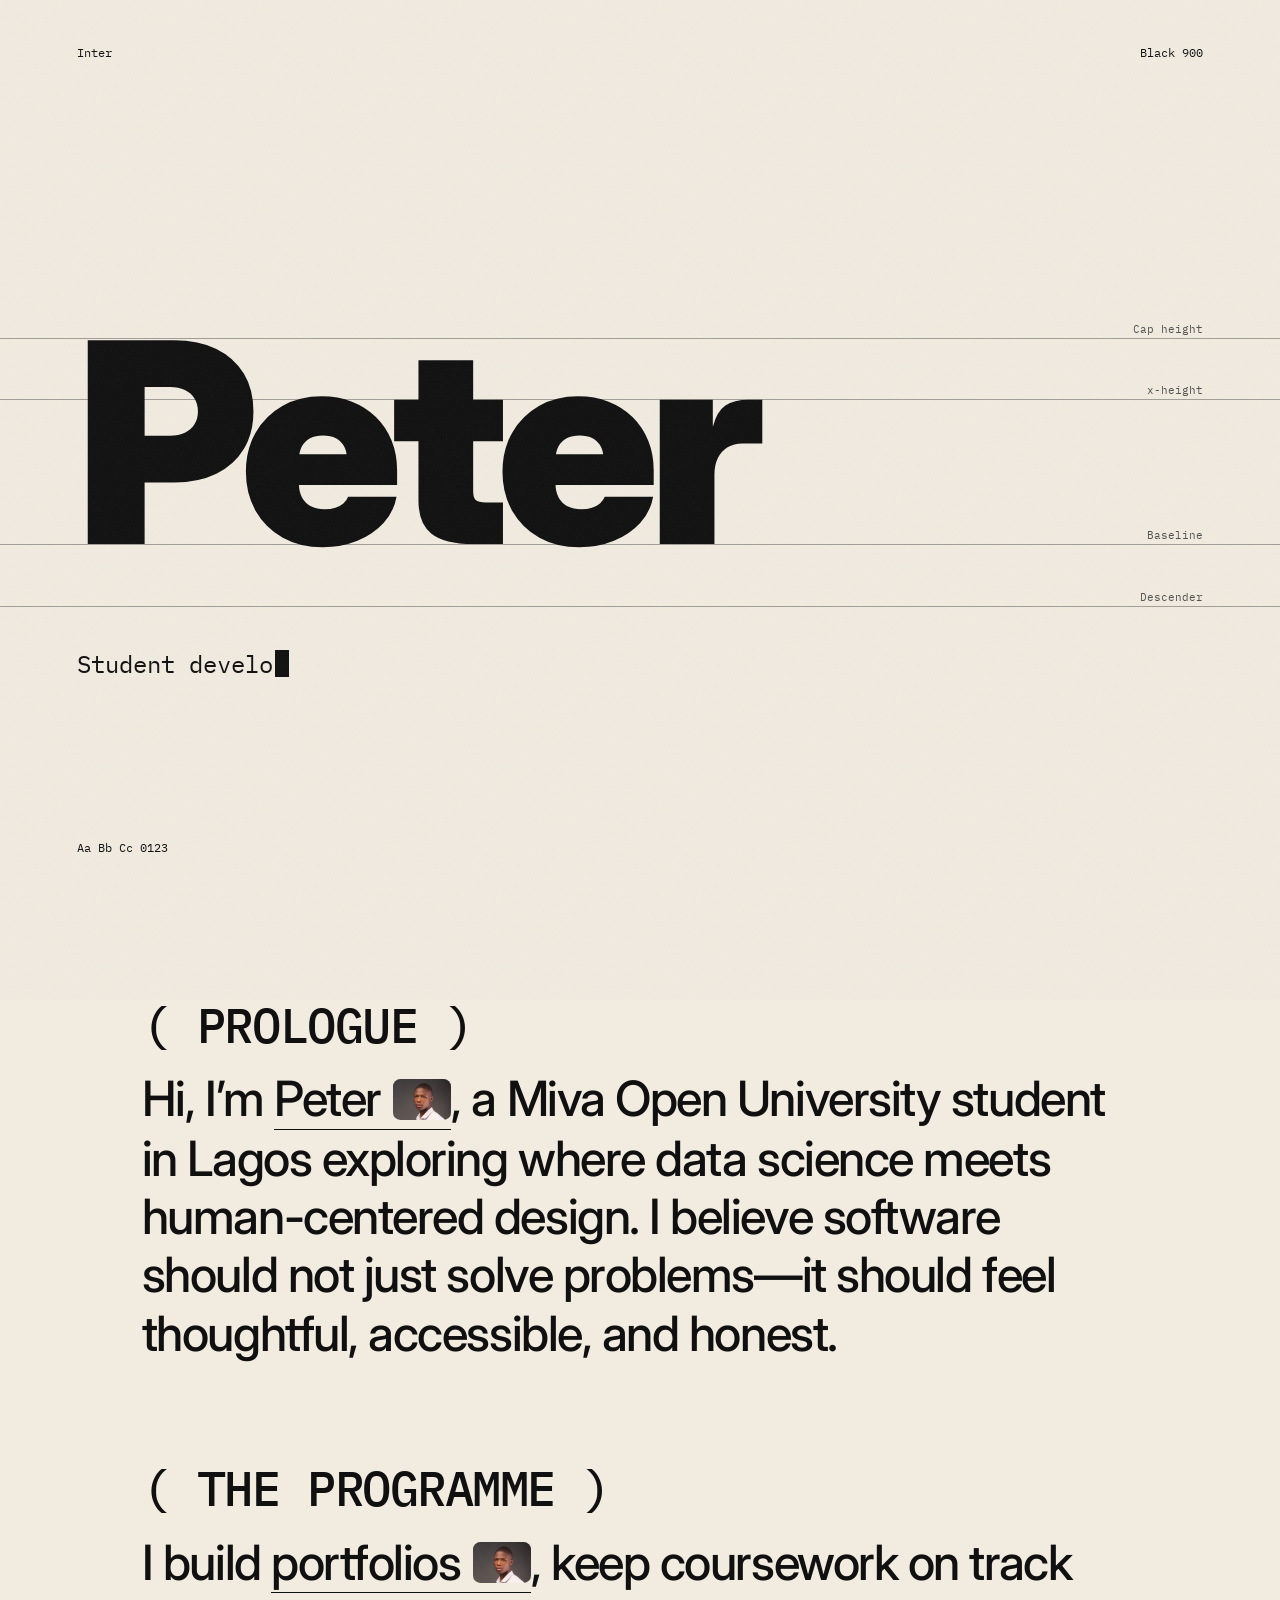
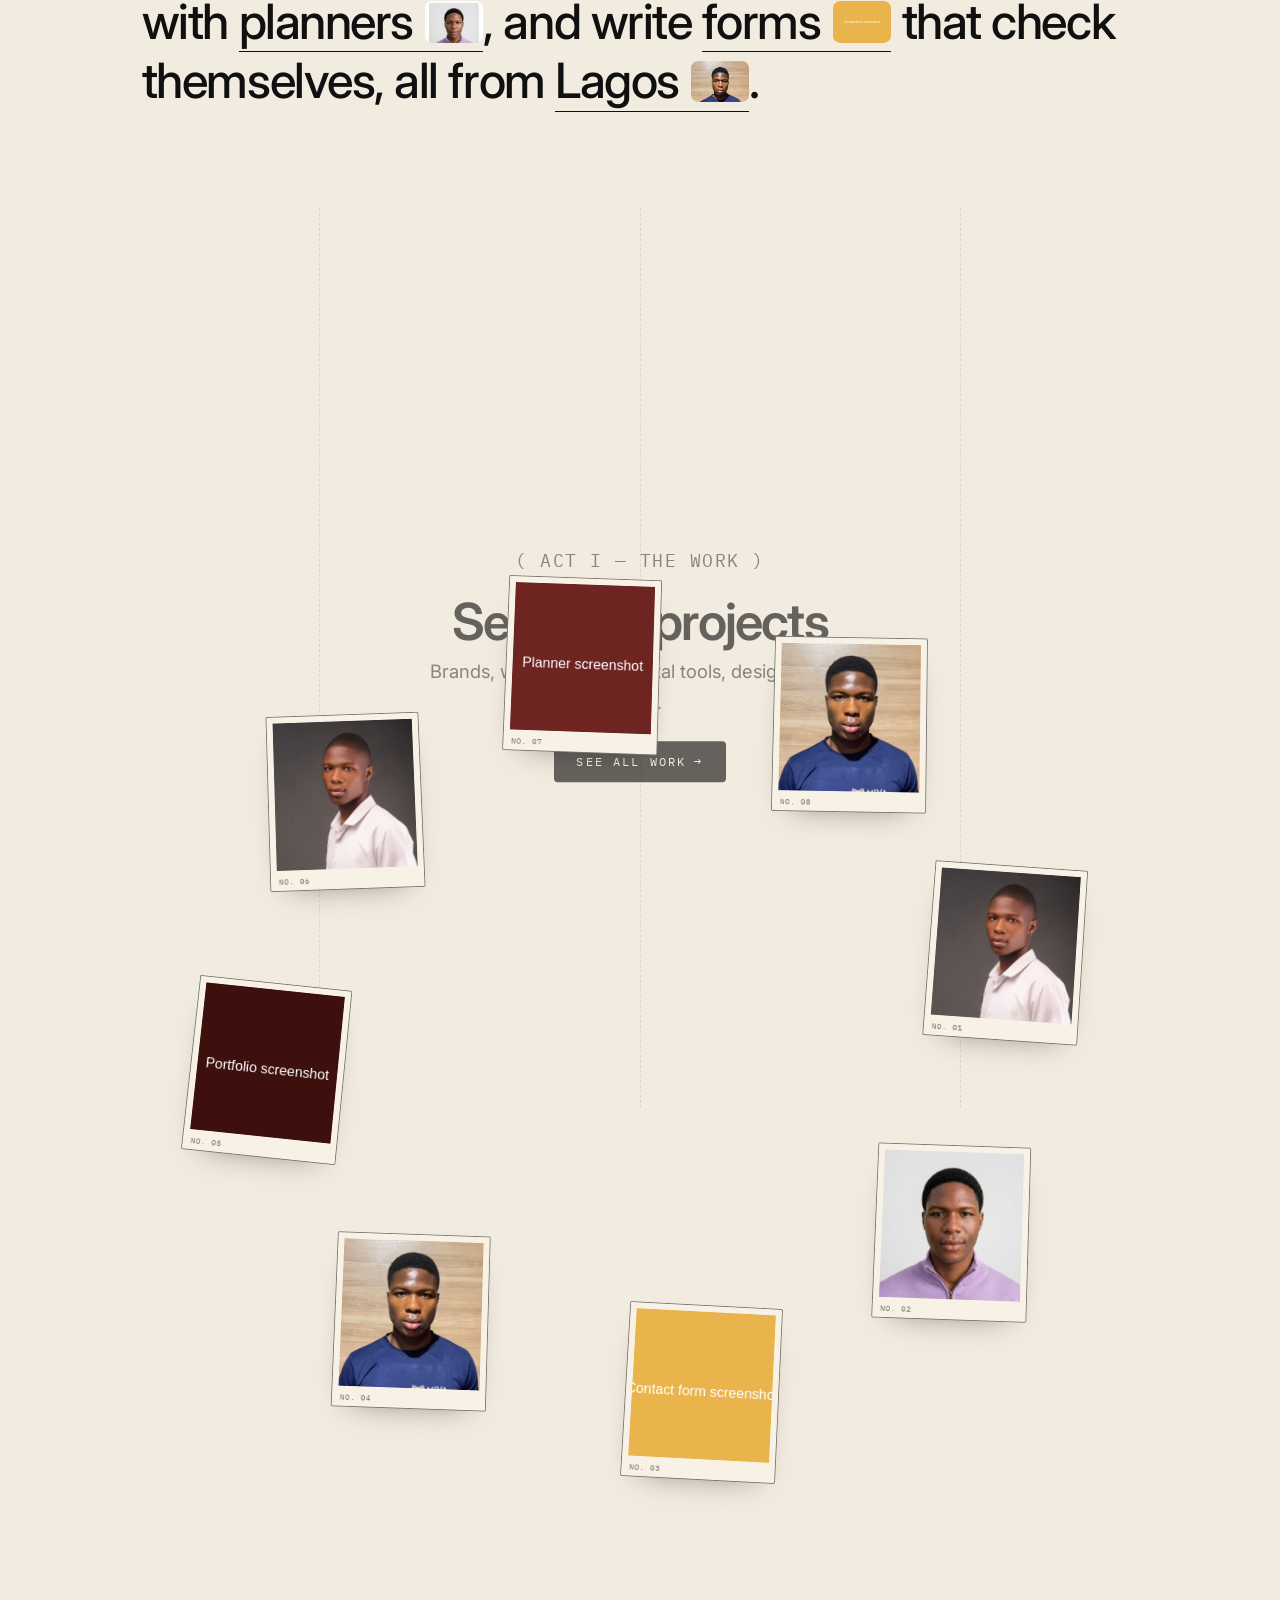
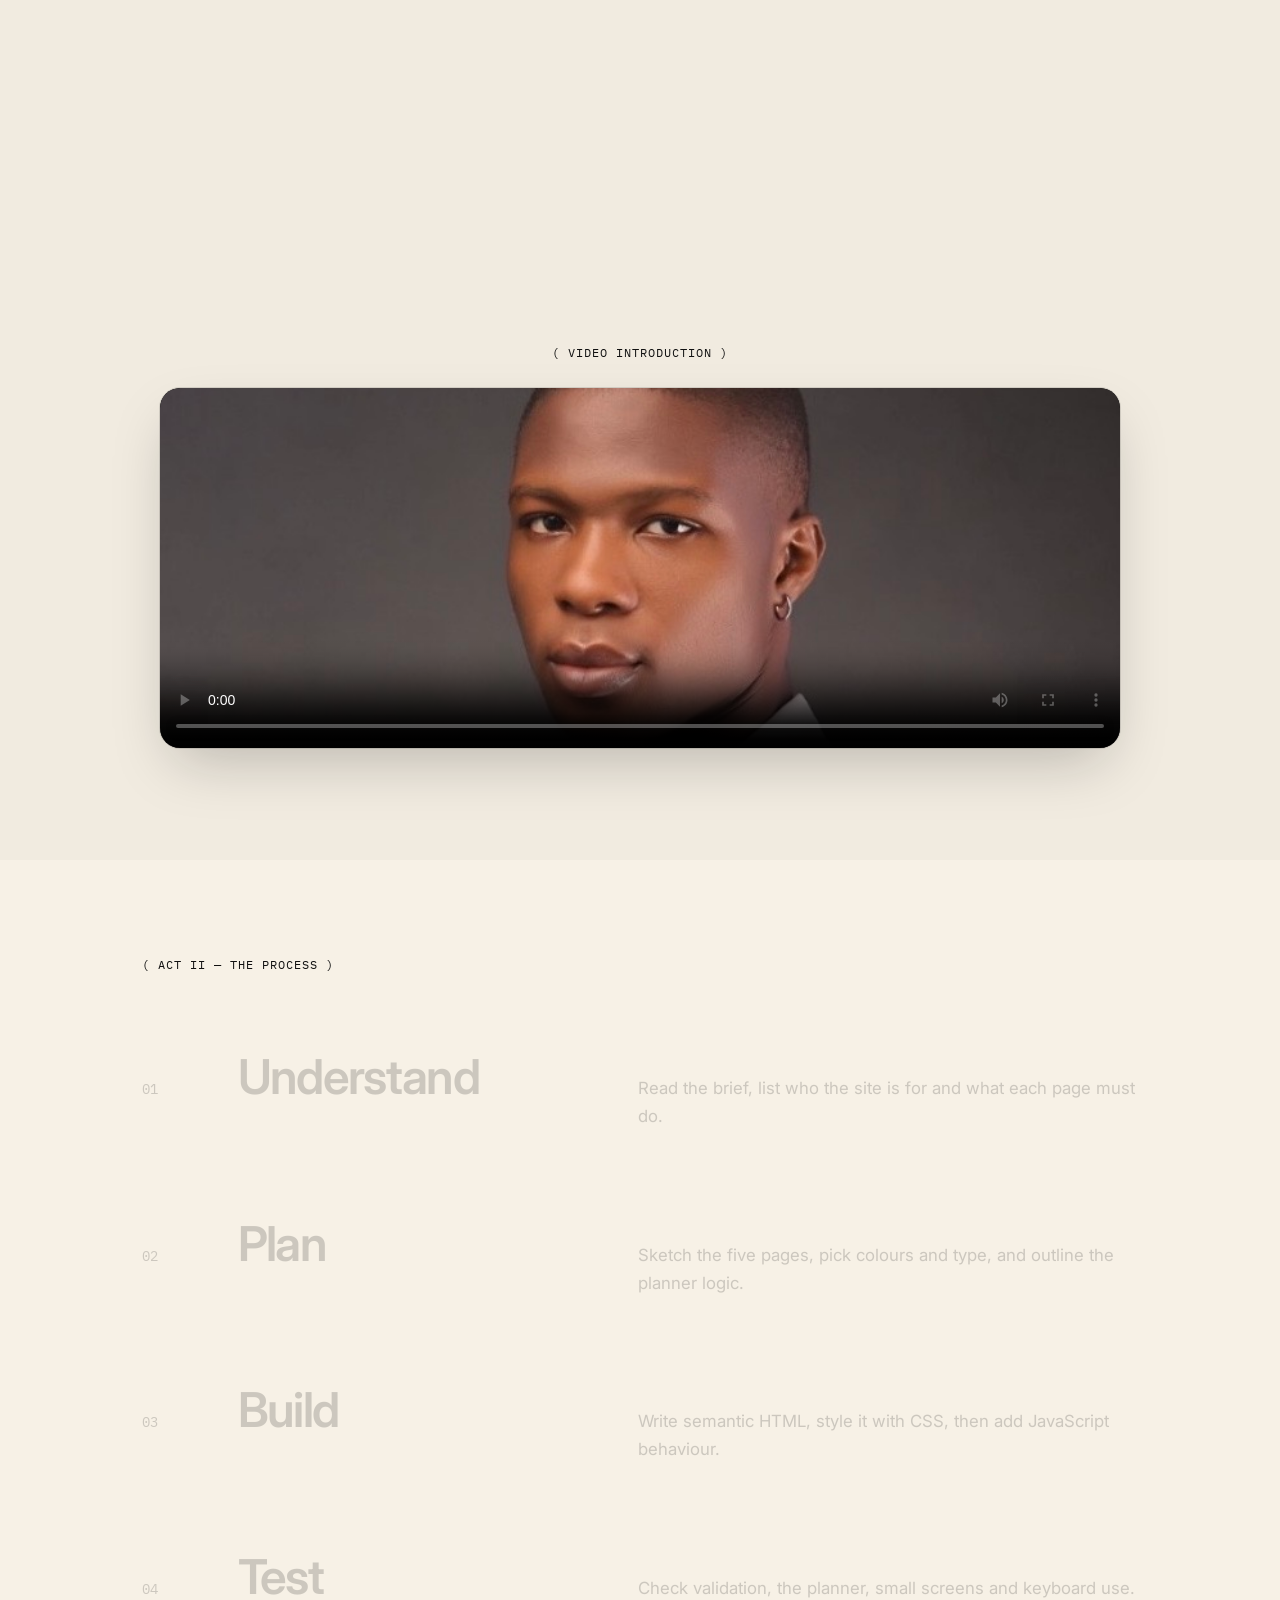
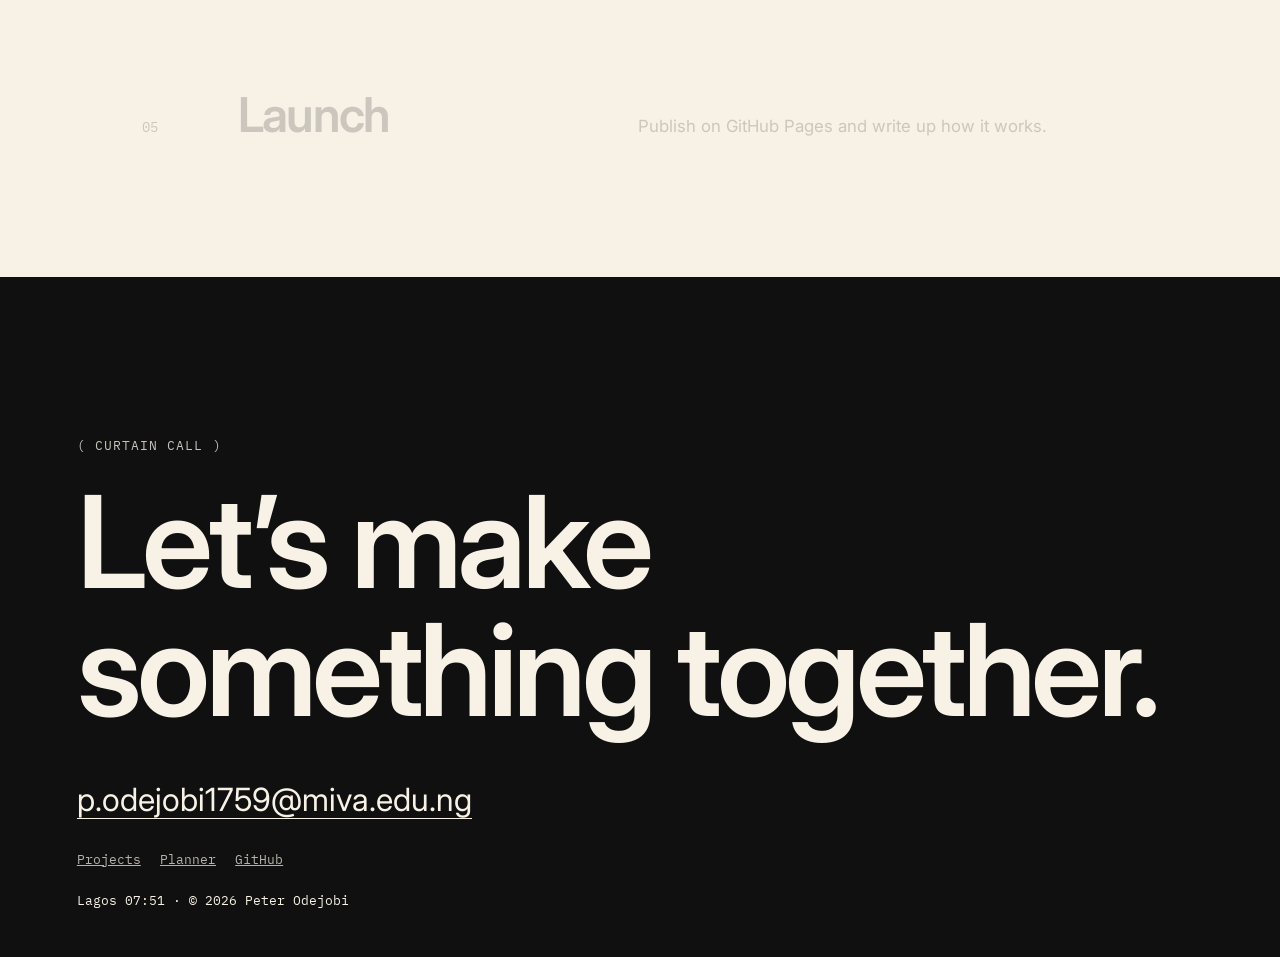
==== commit 1c057f75: "feat: wide cinematic video, spec card animation, face crop fix, and refined human copy" ====
--- a/index.html
+++ b/index.html
@@ -20,7 +20,7 @@
     <div class="peek" aria-hidden="true">
         <div class="pc"><img alt=""><span></span></div>
     </div>
-    <header class="pill"><a class="pi" href="mailto:peter@example.com" aria-label="Email Peter"><svg viewBox="0 0 24 24"
+    <header class="pill"><a class="pi" href="mailto:p.odejobi1759@miva.edu.ng" aria-label="Email Peter"><svg viewBox="0 0 24 24"
                 fill="none" stroke="currentColor" stroke-width="1.6">
                 <rect x="3" y="5" width="18" height="14" rx="2" />
                 <path d="m3 7 9 6 9-6" />
@@ -34,7 +34,7 @@
             <li><a href="planner.html"><em>03</em><span style="--i:2">Planner</span></a></li>
             <li><a href="contact.html"><em>04</em><span style="--i:3">Contact</span></a></li>
         </ul>
-        <div class="mfoot"><a href="mailto:peter@example.com">peter@example.com</a><span>Student developer, Lagos</span>
+        <div class="mfoot"><a href="mailto:p.odejobi1759@miva.edu.ng">p.odejobi1759@miva.edu.ng</a><span>Student developer, Lagos</span>
         </div>
     </div>
     <main>
@@ -87,8 +87,7 @@
                 <p class="lab">( Prologue )</p>
                 <p style="margin-top:1rem">Hi, I&rsquo;m <a class="w" href="about.html" data-peek="images/profile.jpg"
                         data-cap="— About me" data-ratio="p" data-cursor="view">Peter<img class="avatar-thumb" src="images/profile.jpg"
-                            alt="Peter"></a>, a Miva open university student in Lagos. [Replace with two true sentences about
-                    you.</p>
+                            alt="Peter"></a>, a Miva Open University student in Lagos exploring where data science meets human-centered design. I believe software should not just solve problems&mdash;it should feel thoughtful, accessible, and honest.</p>
             </div>
         </section>
         <section style="padding-top:0">
@@ -215,9 +214,9 @@
             <p class="lab" style="margin:0">( Curtain call )</p>
             <h2 class="big"><span class="mask"><span>Let&rsquo;s make</span></span><span class="mask"><span>something
                         together.</span></span></h2>
-            <a class="mail fade" href="mailto:peterodejobi9@gmail.com" data-cursor="email">peterodejobi9@gmail.com</a>
+            <a class="mail fade" href="mailto:p.odejobi1759@miva.edu.ng" data-cursor="email">p.odejobi1759@miva.edu.ng</a>
             <p class="fade" style="--i:1"><a href="projects.html">Projects</a><a href="planner.html">Planner</a><a
-                    href="https://github.com/peterodejobi/">GitHub</a></p>
+                    target="_blank" href="https://github.com/Rinwaoluwa/">GitHub</a></p>
             <p class="fade" style="--i:2">Lagos <time class="clk"></time> &middot; &copy; 2026 Peter Odejobi</p>
         </div>
     </footer>
--- a/style.css
+++ b/style.css
@@ -137,13 +137,13 @@
 .btn{display:inline-block;background:var(--ink);color:var(--cream);border:0;padding:.85rem 1.7rem;border-radius:999px;font:600 1rem 'Inter',sans-serif;text-decoration:none;cursor:pointer;transition:transform .25s var(--ease)}
 .btn:hover{transform:translateY(-2px)}
 /* ---- Act II process ---- */
-.proc{background:var(--cream)}
+.proc{background:var(--cream);position:relative;z-index:20}
 .ln{height:1px;background:var(--ink);transform-origin:left;transform:scaleX(0);margin-bottom:1.5rem}
 .js .tx{opacity:.18}
 .step{padding:1.5rem 0 2.5rem}.tx{display:grid;grid-template-columns:5rem 1fr 1.3fr;gap:1rem;align-items:baseline}
 .tx h3{font-size:clamp(1.8rem,4vw,3rem)}.tx em{font:normal .85rem var(--mono)}
 /* ---- curtain-call footer ---- */
-.call{background:var(--ink);color:var(--cream);position:relative;padding:10rem 6vw 3rem}
+.call{background:var(--ink);color:var(--cream);position:relative;z-index:20;padding:10rem 6vw 3rem}
 .pelmet{position:absolute;left:0;right:0;top:0;height:90px;background:var(--wine);transform-origin:top}
 .js .pelmet{transform:scaleY(0)}
 .pelmet::after{content:"";position:absolute;left:0;right:0;top:100%;height:40px;background:radial-gradient(circle at 40px 0,var(--wine) 39px,transparent 40.5px) 0 0/80px 40px repeat-x}
@@ -158,9 +158,9 @@
 table{width:100%;border-collapse:collapse}th,td{padding:.9rem .6rem;border-bottom:1px solid rgba(16,16,16,.25);text-align:left}th{font:400 .78rem var(--mono);text-transform:uppercase}
 ul.list{padding-left:1.2rem}ul.list li{margin:.3rem 0}h2.s{font-size:clamp(1.8rem,4vw,2.8rem);margin-bottom:1rem}
 video{max-width:100%}
-.video-section{padding:5rem 0 6rem;background:var(--paper)}
-.video-frame{width:min(340px,82vw);aspect-ratio:9/16;margin:1.8rem auto 0;border-radius:20px;overflow:hidden;box-shadow:0 24px 50px -12px rgba(16,16,16,.25);background:#000;outline:1px solid rgba(16,16,16,.1)}
-.video-frame video{width:100%;height:100%;aspect-ratio:9/16;object-fit:cover;display:block;border-radius:20px;margin:0}
+.video-section{position:relative;z-index:20;padding:6rem 0 7rem;background:var(--paper)}
+.video-frame{width:100%;max-width:960px;height:clamp(240px,36vw,360px);margin:1.8rem auto 0;border-radius:20px;overflow:hidden;box-shadow:0 24px 60px -15px rgba(16,16,16,.25);background:#000;outline:1px solid rgba(16,16,16,.12)}
+.video-frame video{width:100%;height:100%;object-fit:cover;object-position:center 25%;display:block;border-radius:20px;margin:0}
 audio{width:100%;max-width:720px;border-radius:10px;margin-top:.8rem}
 form{display:grid;gap:1.3rem;max-width:600px}label{font-weight:600;display:grid;gap:.4rem}
 input,textarea{padding:.85rem 1rem;border:1.5px solid var(--ink);border-radius:10px;font:inherit;background:var(--cream);color:var(--ink);transition:box-shadow .25s}
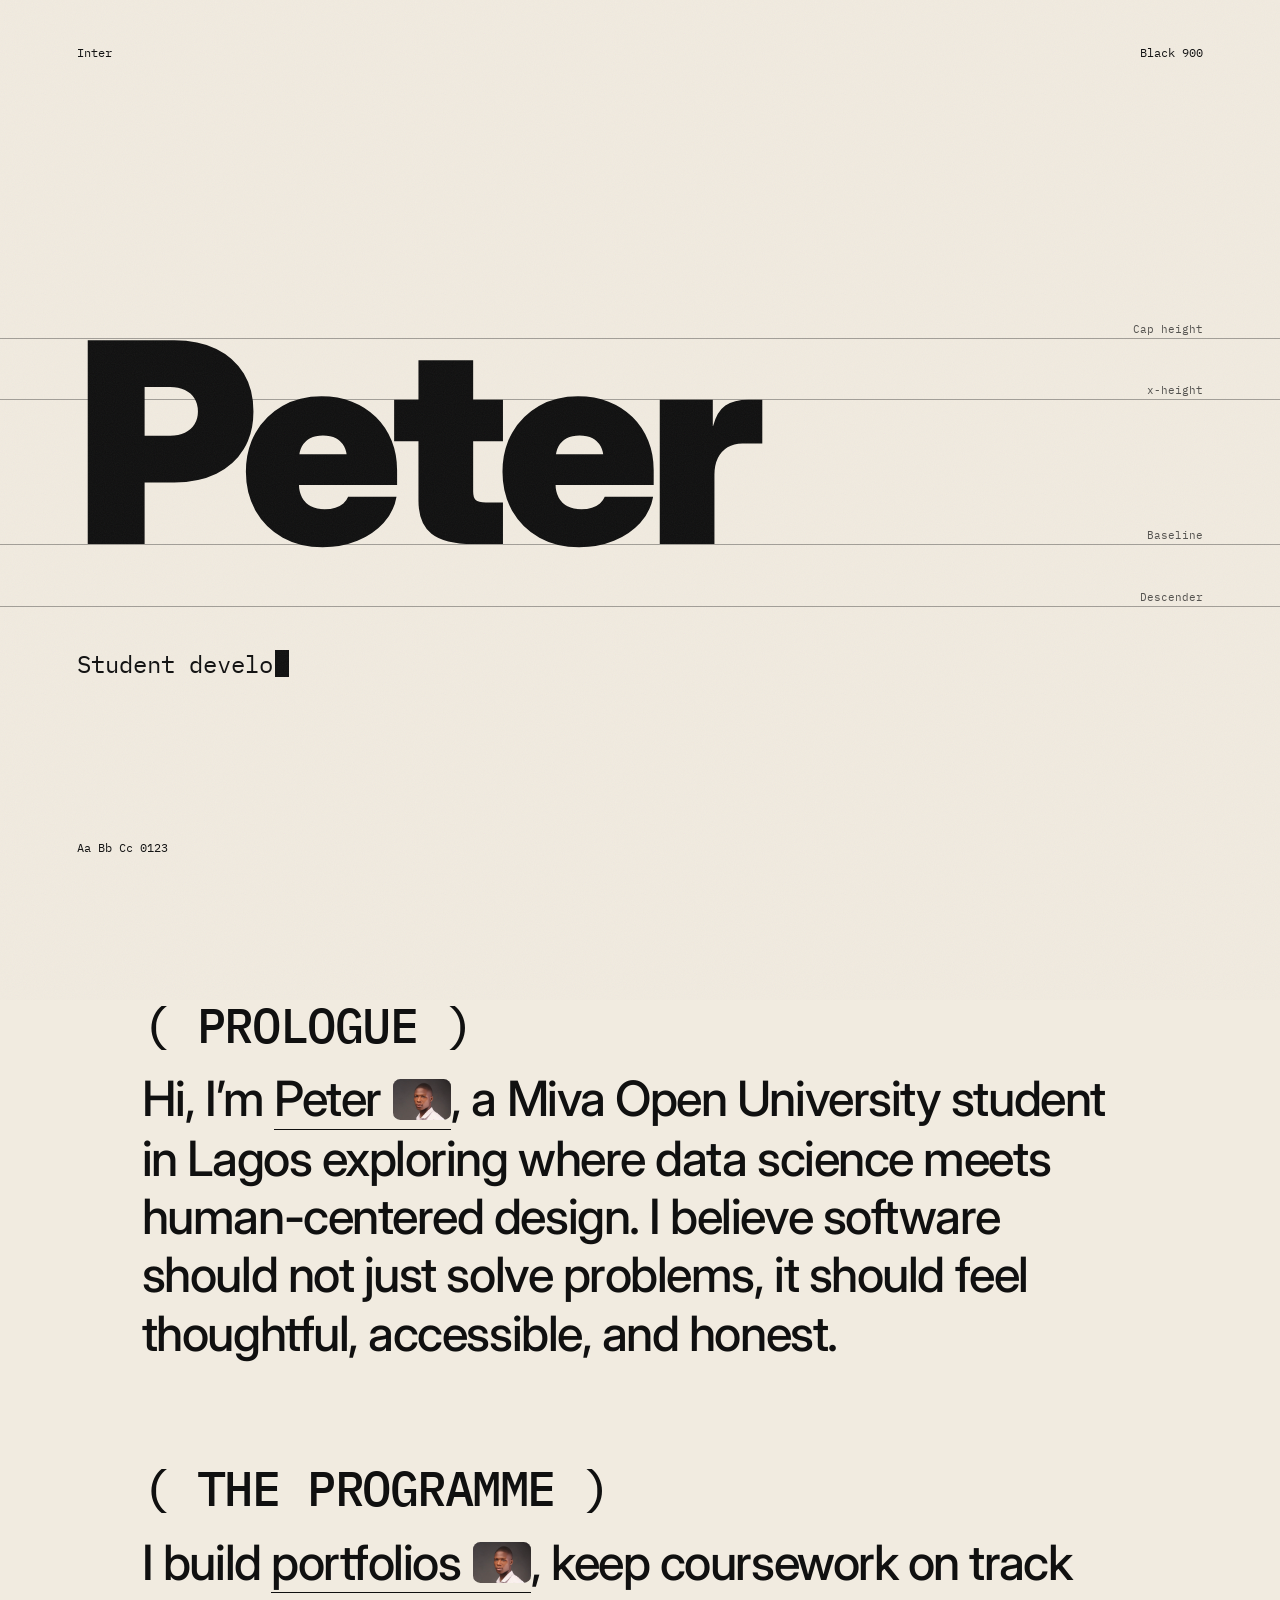
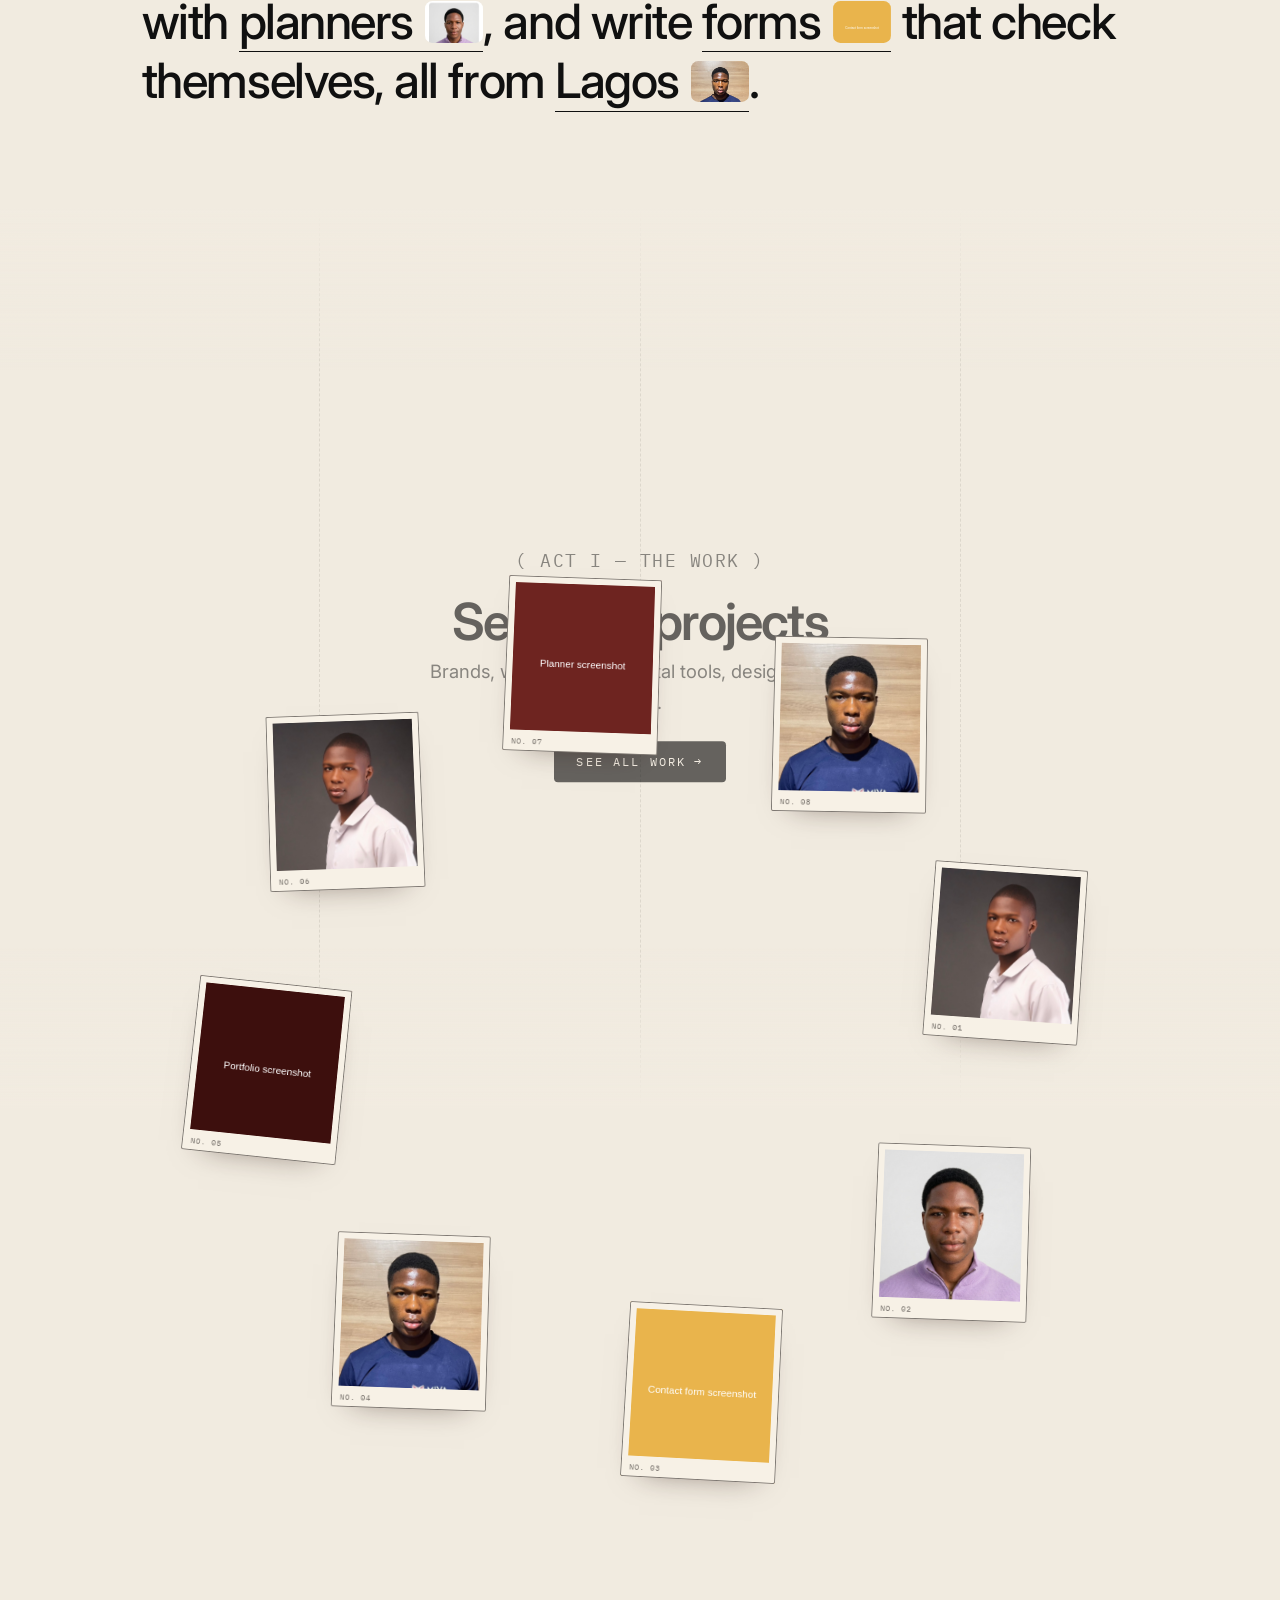
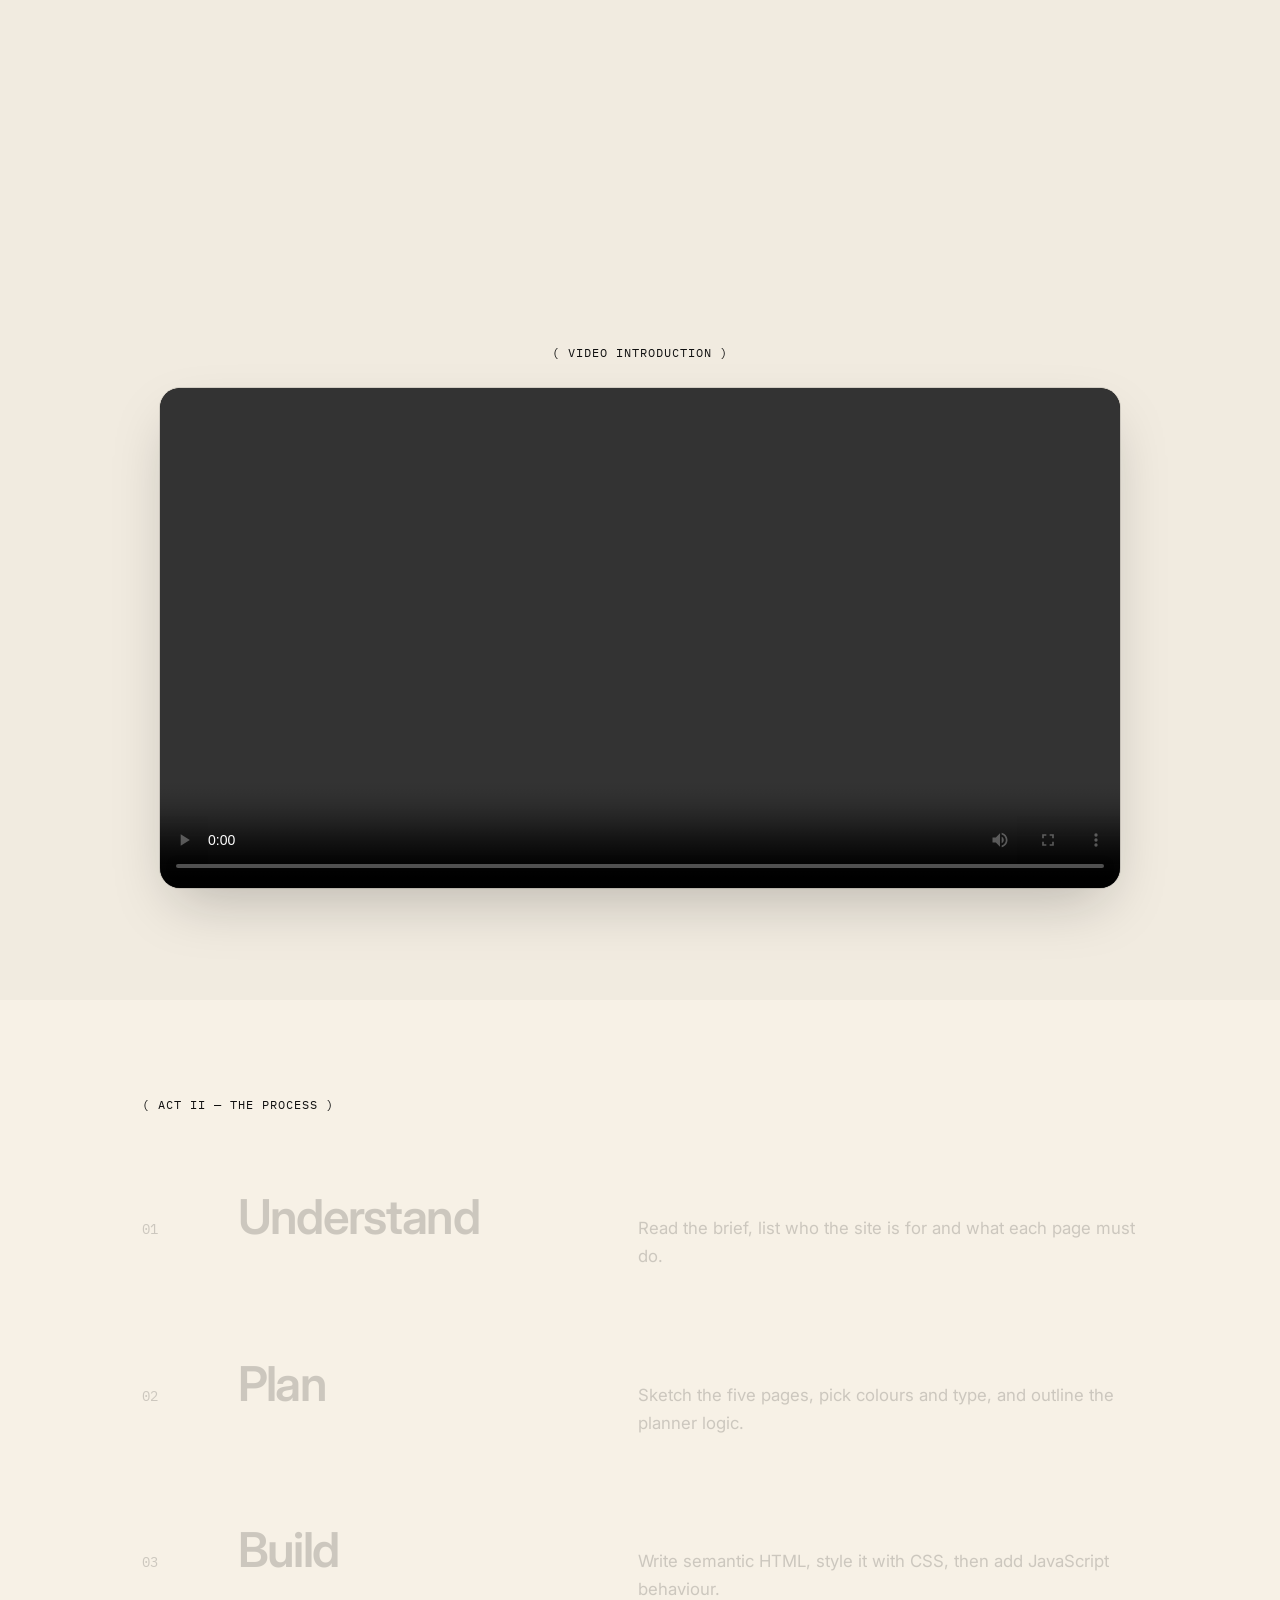
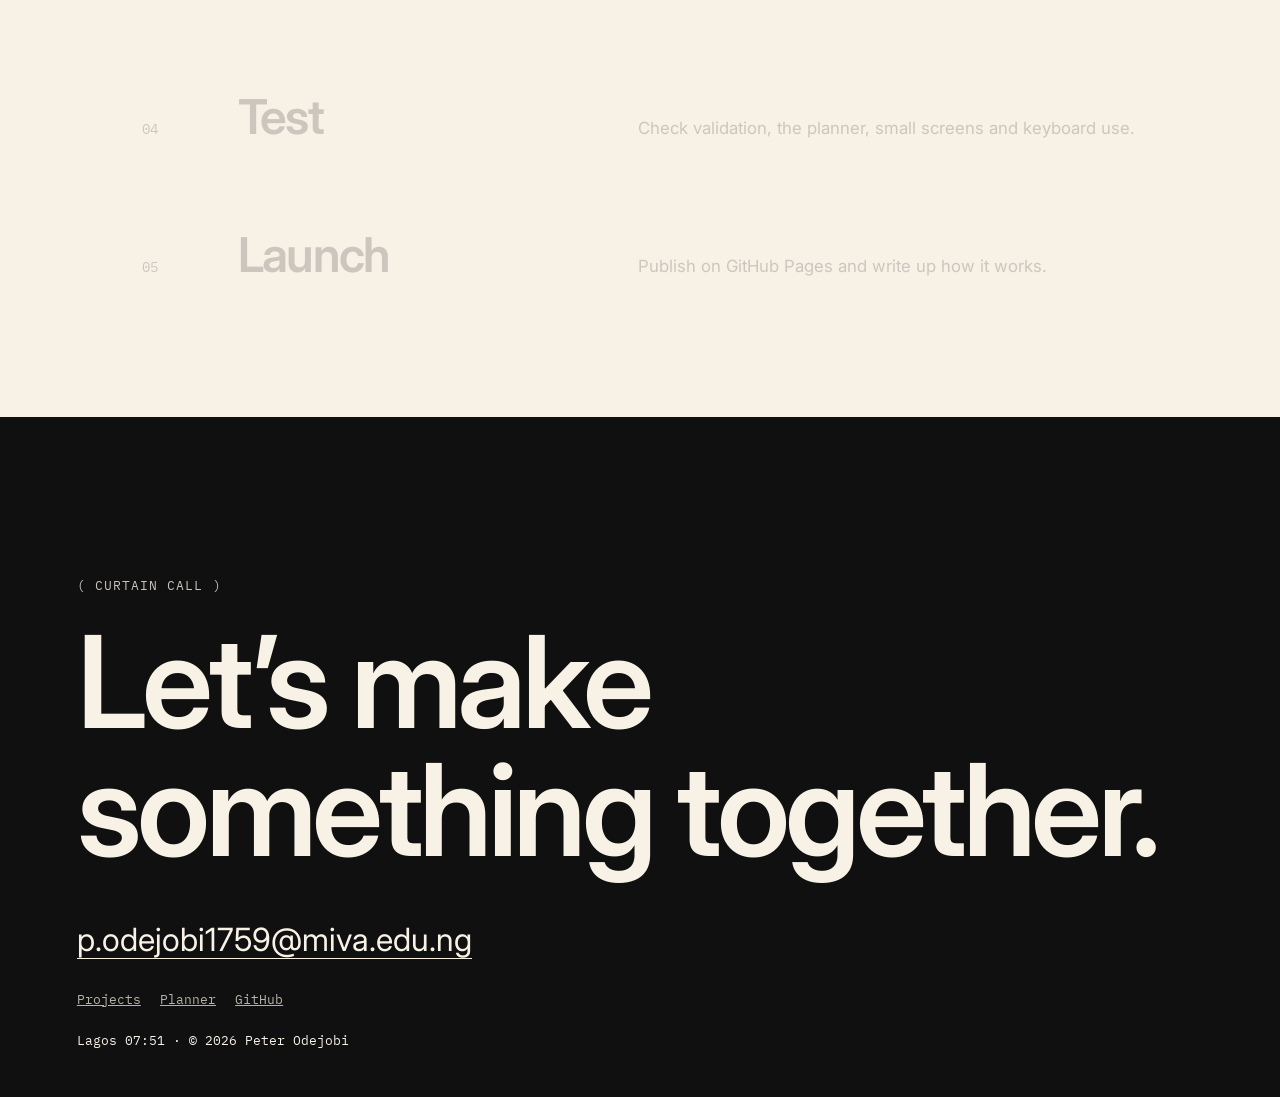
==== commit e994d0f6: "smooth image animations," ====
--- a/index.html
+++ b/index.html
@@ -87,7 +87,7 @@
                 <p class="lab">( Prologue )</p>
                 <p style="margin-top:1rem">Hi, I&rsquo;m <a class="w" href="about.html" data-peek="images/profile.jpg"
                         data-cap="— About me" data-ratio="p" data-cursor="view">Peter<img class="avatar-thumb" src="images/profile.jpg"
-                            alt="Peter"></a>, a Miva Open University student in Lagos exploring where data science meets human-centered design. I believe software should not just solve problems&mdash;it should feel thoughtful, accessible, and honest.</p>
+                            alt="Peter"></a>, a Miva Open University student in Lagos exploring where data science meets human-centered design. I believe software should not just solve problems, it should feel thoughtful, accessible, and honest.</p>
             </div>
         </section>
         <section style="padding-top:0">
@@ -161,7 +161,7 @@
             <div class="wrap" style="text-align:center">
                 <p class="lab">( Video introduction )</p>
                 <div class="video-frame">
-                    <video controls preload="metadata" playsinline poster="images/profile.jpg">
+                    <video controls preload="metadata" playsinline autoplay>
                         <source src="media/intro.mp4" type="video/mp4">Your browser does not support video.
                     </video>
                 </div>
--- a/style.css
+++ b/style.css
@@ -95,6 +95,9 @@
 /* ---- Act I: photo cards ring (rw- namespace) ---- */
 .rw-root{position:relative;height:360vh;padding:0;z-index:3;background:var(--paper);color:var(--ink);overflow:visible}
 .rw-stage{position:sticky;top:0;height:100vh;width:100%;overflow:visible;perspective:1400px}
+.rw-stage::before,.rw-stage::after{content:"";position:absolute;left:0;right:0;height:18vh;pointer-events:none;z-index:50}
+.rw-stage::before{top:0;background:linear-gradient(to bottom,var(--paper) 0%,transparent 100%)}
+.rw-stage::after{bottom:0;background:linear-gradient(to top,var(--paper) 0%,transparent 100%)}
 .rw-guides{position:absolute;inset:0;display:flex;justify-content:space-evenly;pointer-events:none}
 .rw-guides span{width:0;border-left:1px dashed rgba(29,23,21,.09)}
 .rw-cards{position:absolute;inset:0;pointer-events:none;overflow:visible}
@@ -153,14 +156,17 @@
 /* ---- inner pages ---- */
 .grid{display:grid;grid-template-columns:repeat(auto-fit,minmax(280px,1fr));gap:1.5rem}
 .card{background:var(--cream);overflow:hidden;border-radius:4px;transition:opacity .4s}
-.card .im{overflow:hidden}.card img{width:100%;display:block;transition:transform 1.2s var(--ease)}.card:hover img{transform:scale(1.04)}
+.card .im{position:relative;overflow:hidden;aspect-ratio:600/564;background:var(--cream)}
+.card .im::after{content:"";position:absolute;inset:0;pointer-events:none;background:linear-gradient(to bottom,transparent 55%,var(--cream) 100%);z-index:1}
+.card .im img,.card img{width:100%;height:100%;aspect-ratio:600/564;object-fit:cover;object-position:center 15%;display:block;transition:transform 1.2s var(--ease)}
+.card:hover img{transform:scale(1.04)}
 .card .tx2{padding:1.2rem 1.3rem 1.5rem}.card h3{font-size:1.6rem;margin-bottom:.4rem}.grid:hover .card:not(:hover){opacity:.5}
 table{width:100%;border-collapse:collapse}th,td{padding:.9rem .6rem;border-bottom:1px solid rgba(16,16,16,.25);text-align:left}th{font:400 .78rem var(--mono);text-transform:uppercase}
 ul.list{padding-left:1.2rem}ul.list li{margin:.3rem 0}h2.s{font-size:clamp(1.8rem,4vw,2.8rem);margin-bottom:1rem}
 video{max-width:100%}
 .video-section{position:relative;z-index:20;padding:6rem 0 7rem;background:var(--paper)}
-.video-frame{width:100%;max-width:960px;height:clamp(240px,36vw,360px);margin:1.8rem auto 0;border-radius:20px;overflow:hidden;box-shadow:0 24px 60px -15px rgba(16,16,16,.25);background:#000;outline:1px solid rgba(16,16,16,.12)}
-.video-frame video{width:100%;height:100%;object-fit:cover;object-position:center 25%;display:block;border-radius:20px;margin:0}
+.video-frame{width:100%;max-width:960px;height:clamp(320px,50vw,500px);margin:1.8rem auto 0;border-radius:20px;overflow:hidden;box-shadow:0 24px 60px -15px rgba(16,16,16,.25);background:#000;outline:1px solid rgba(16,16,16,.12)}
+.video-frame video{width:100%;height:100%;object-fit:cover;object-position:center 15%;display:block;border-radius:20px;margin:0}
 audio{width:100%;max-width:720px;border-radius:10px;margin-top:.8rem}
 form{display:grid;gap:1.3rem;max-width:600px}label{font-weight:600;display:grid;gap:.4rem}
 input,textarea{padding:.85rem 1rem;border:1.5px solid var(--ink);border-radius:10px;font:inherit;background:var(--cream);color:var(--ink);transition:box-shadow .25s}
